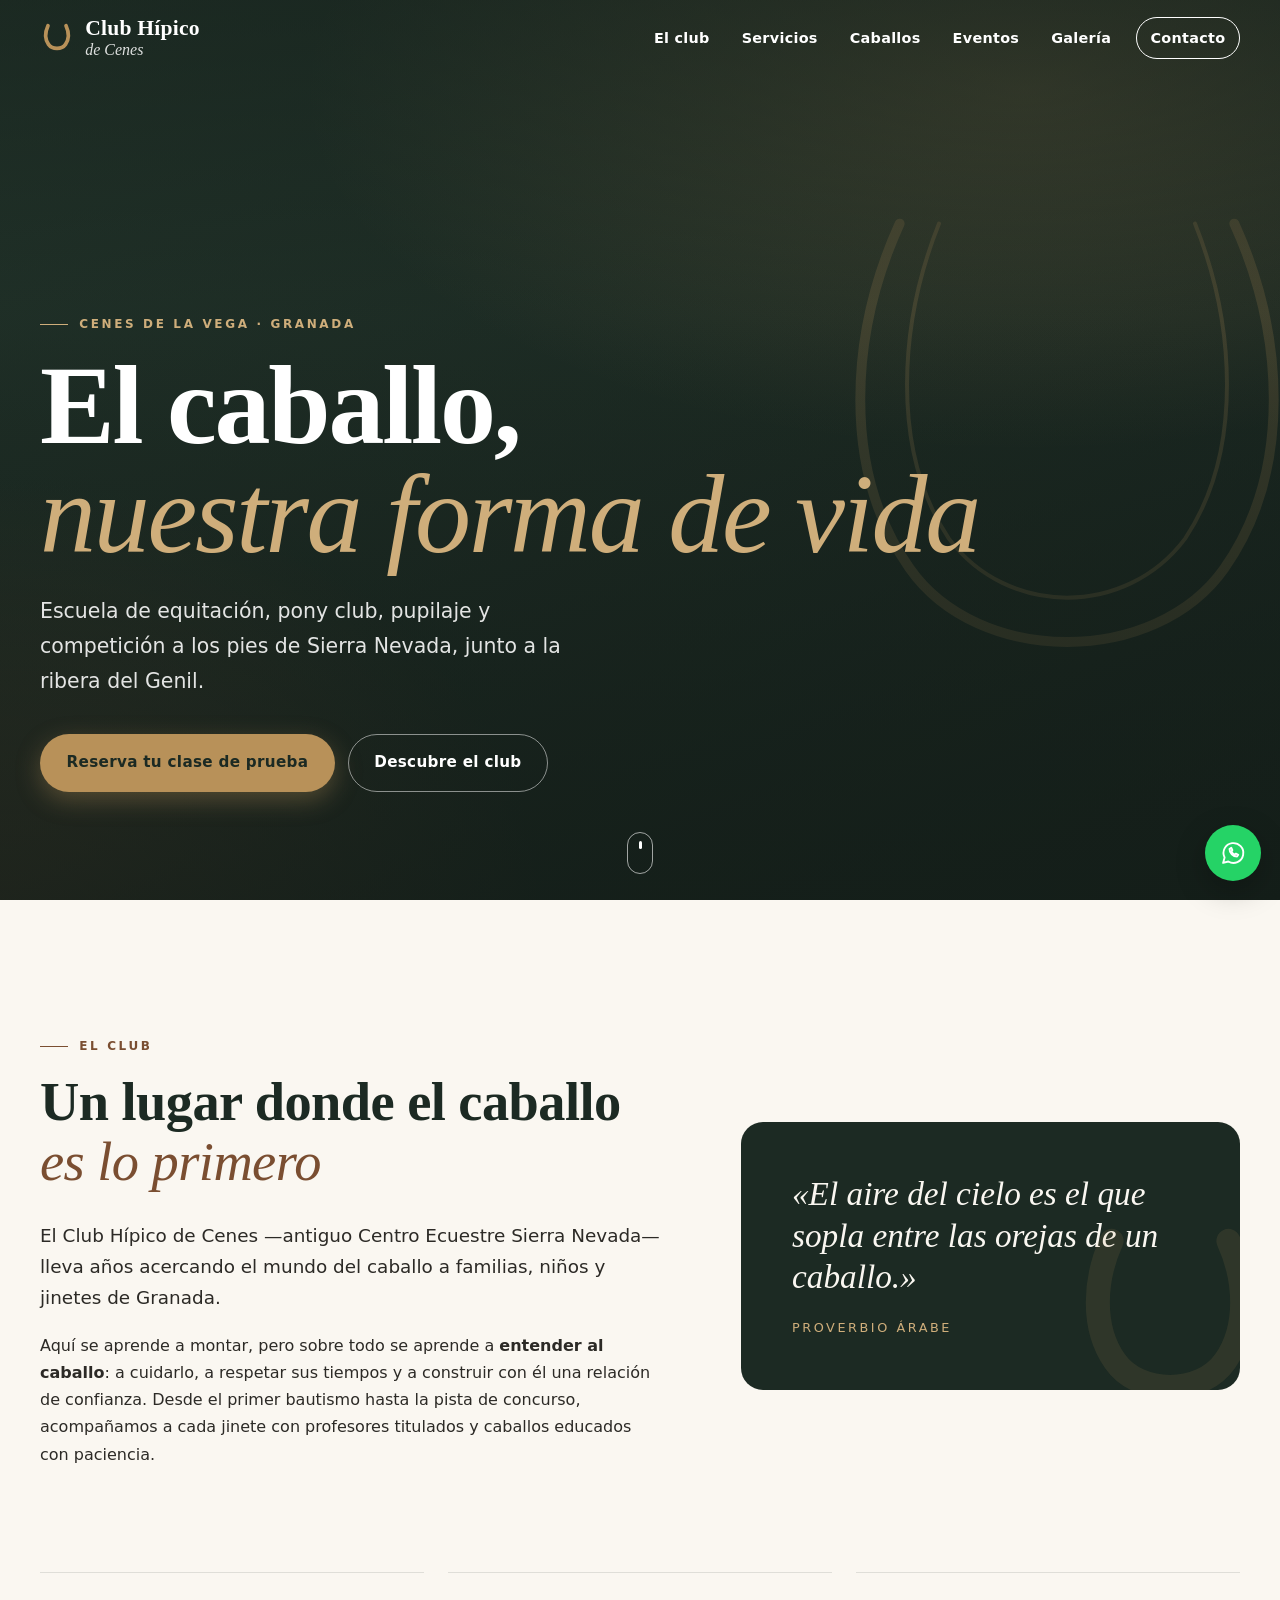
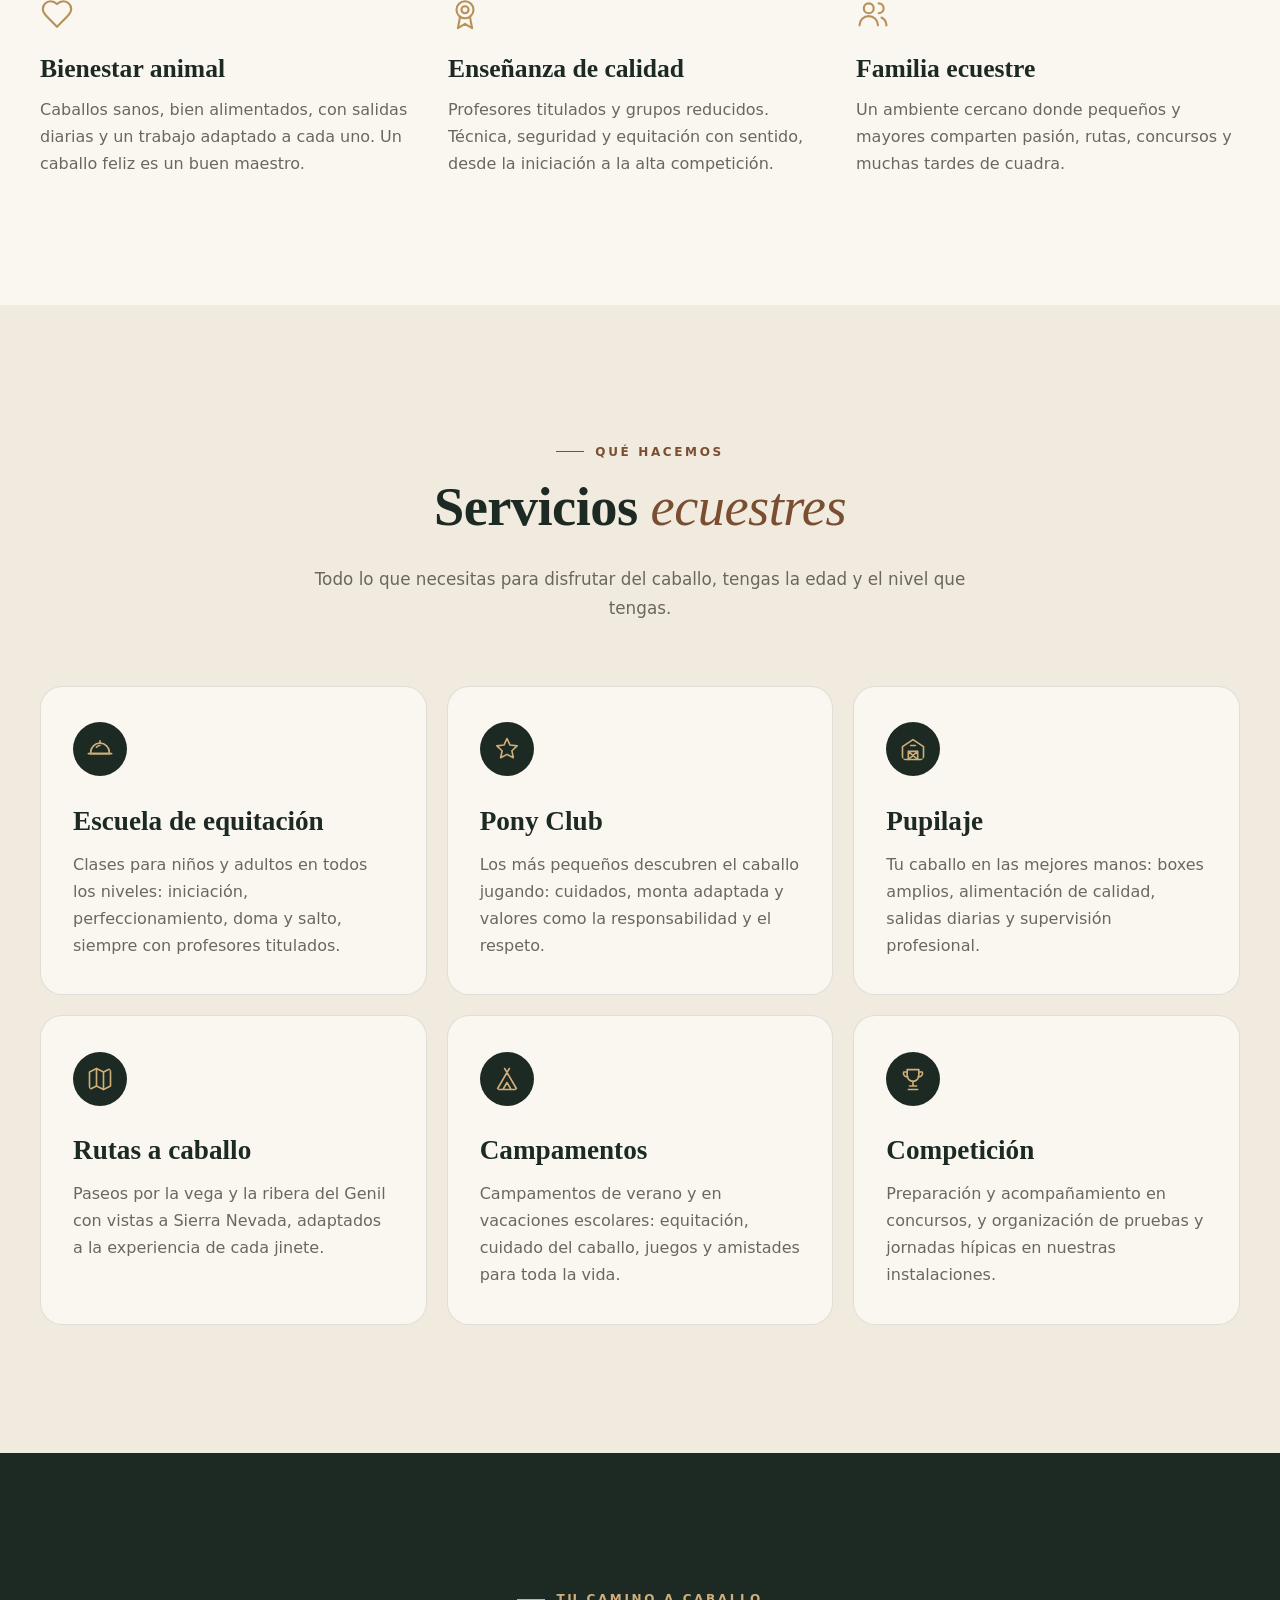
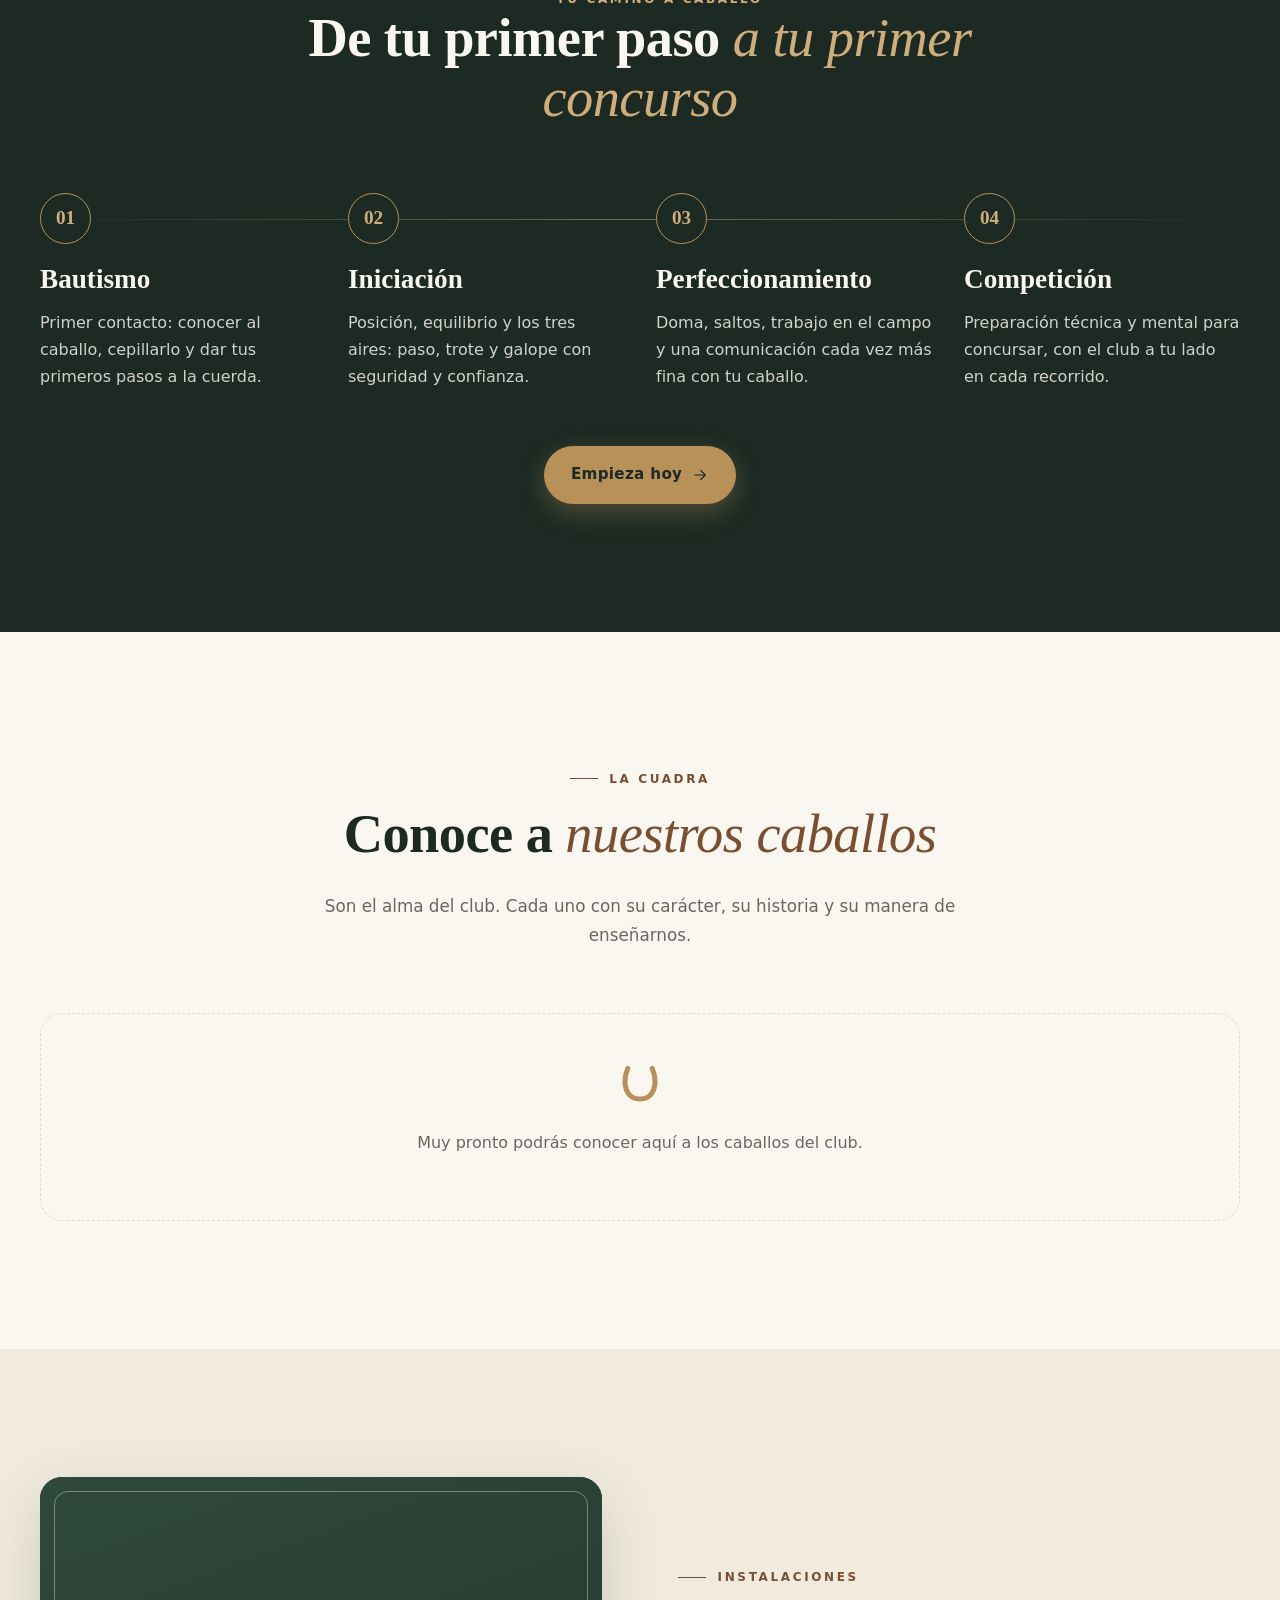
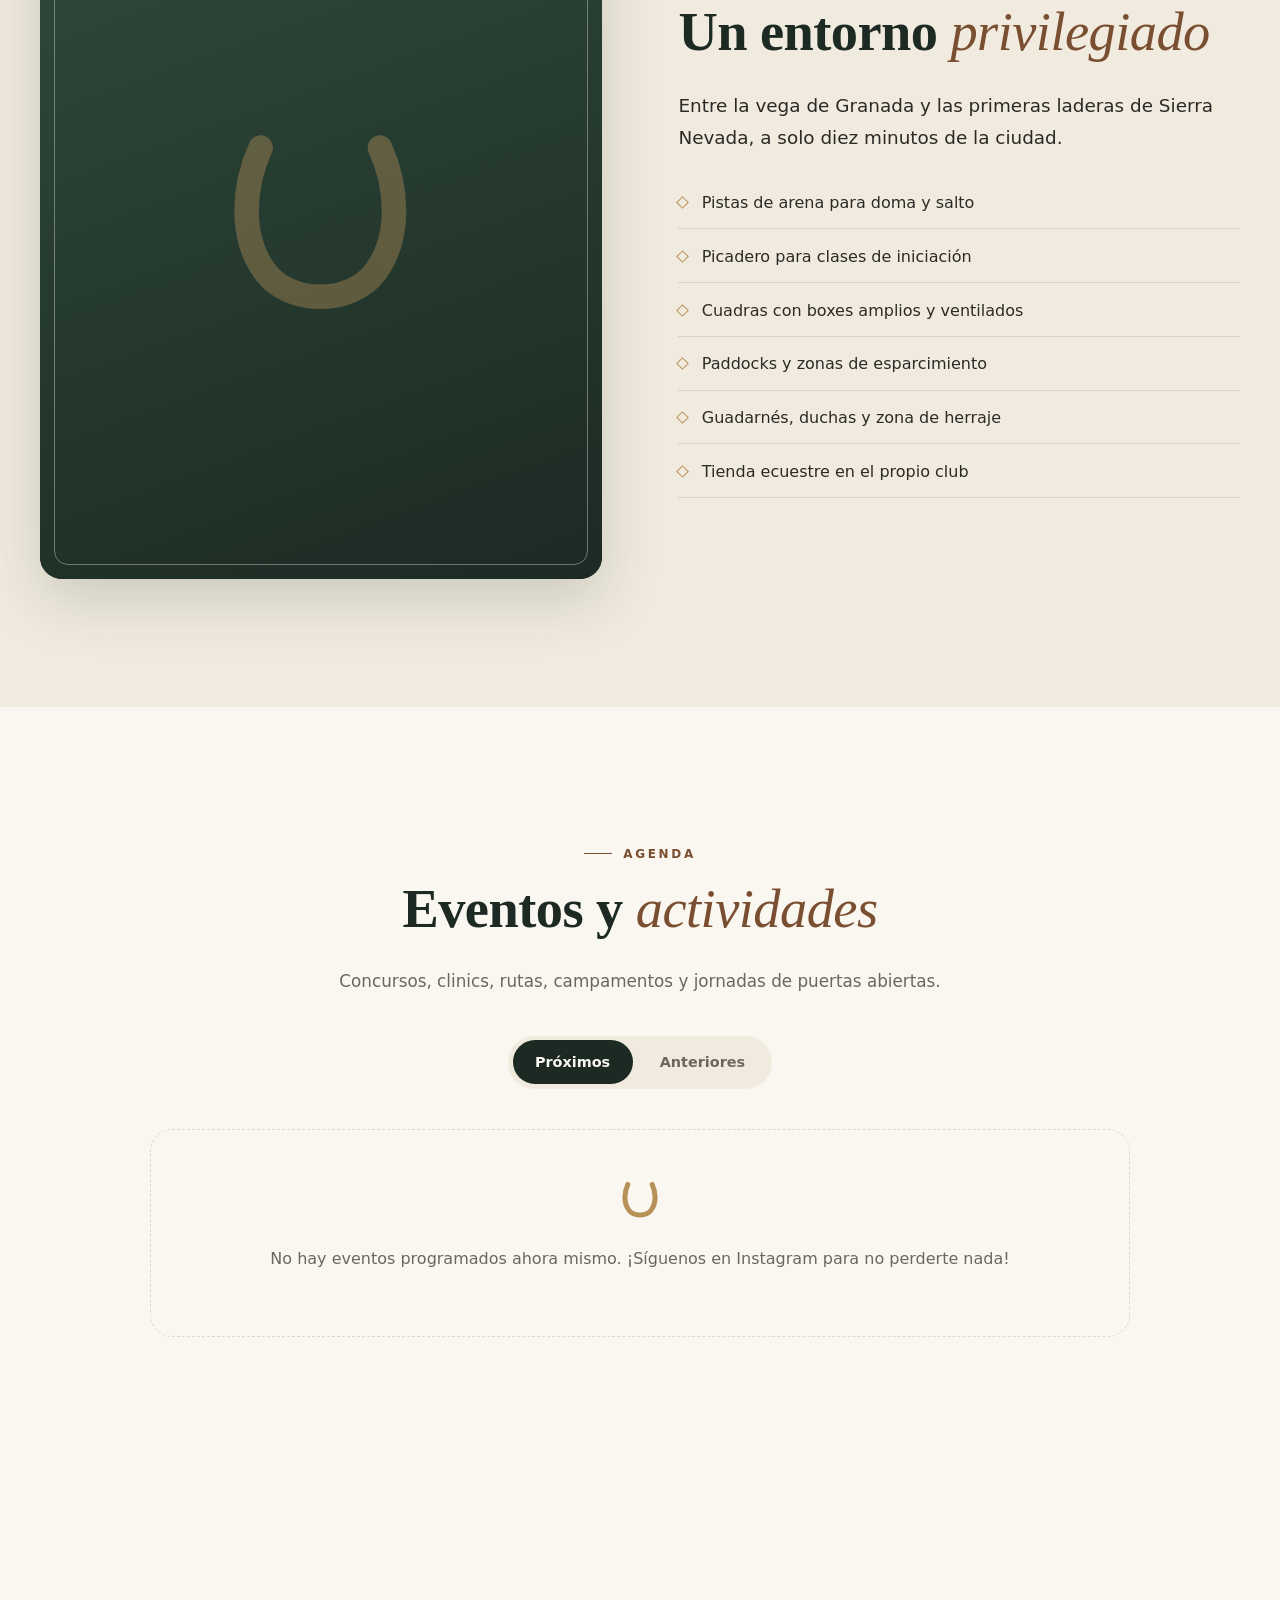
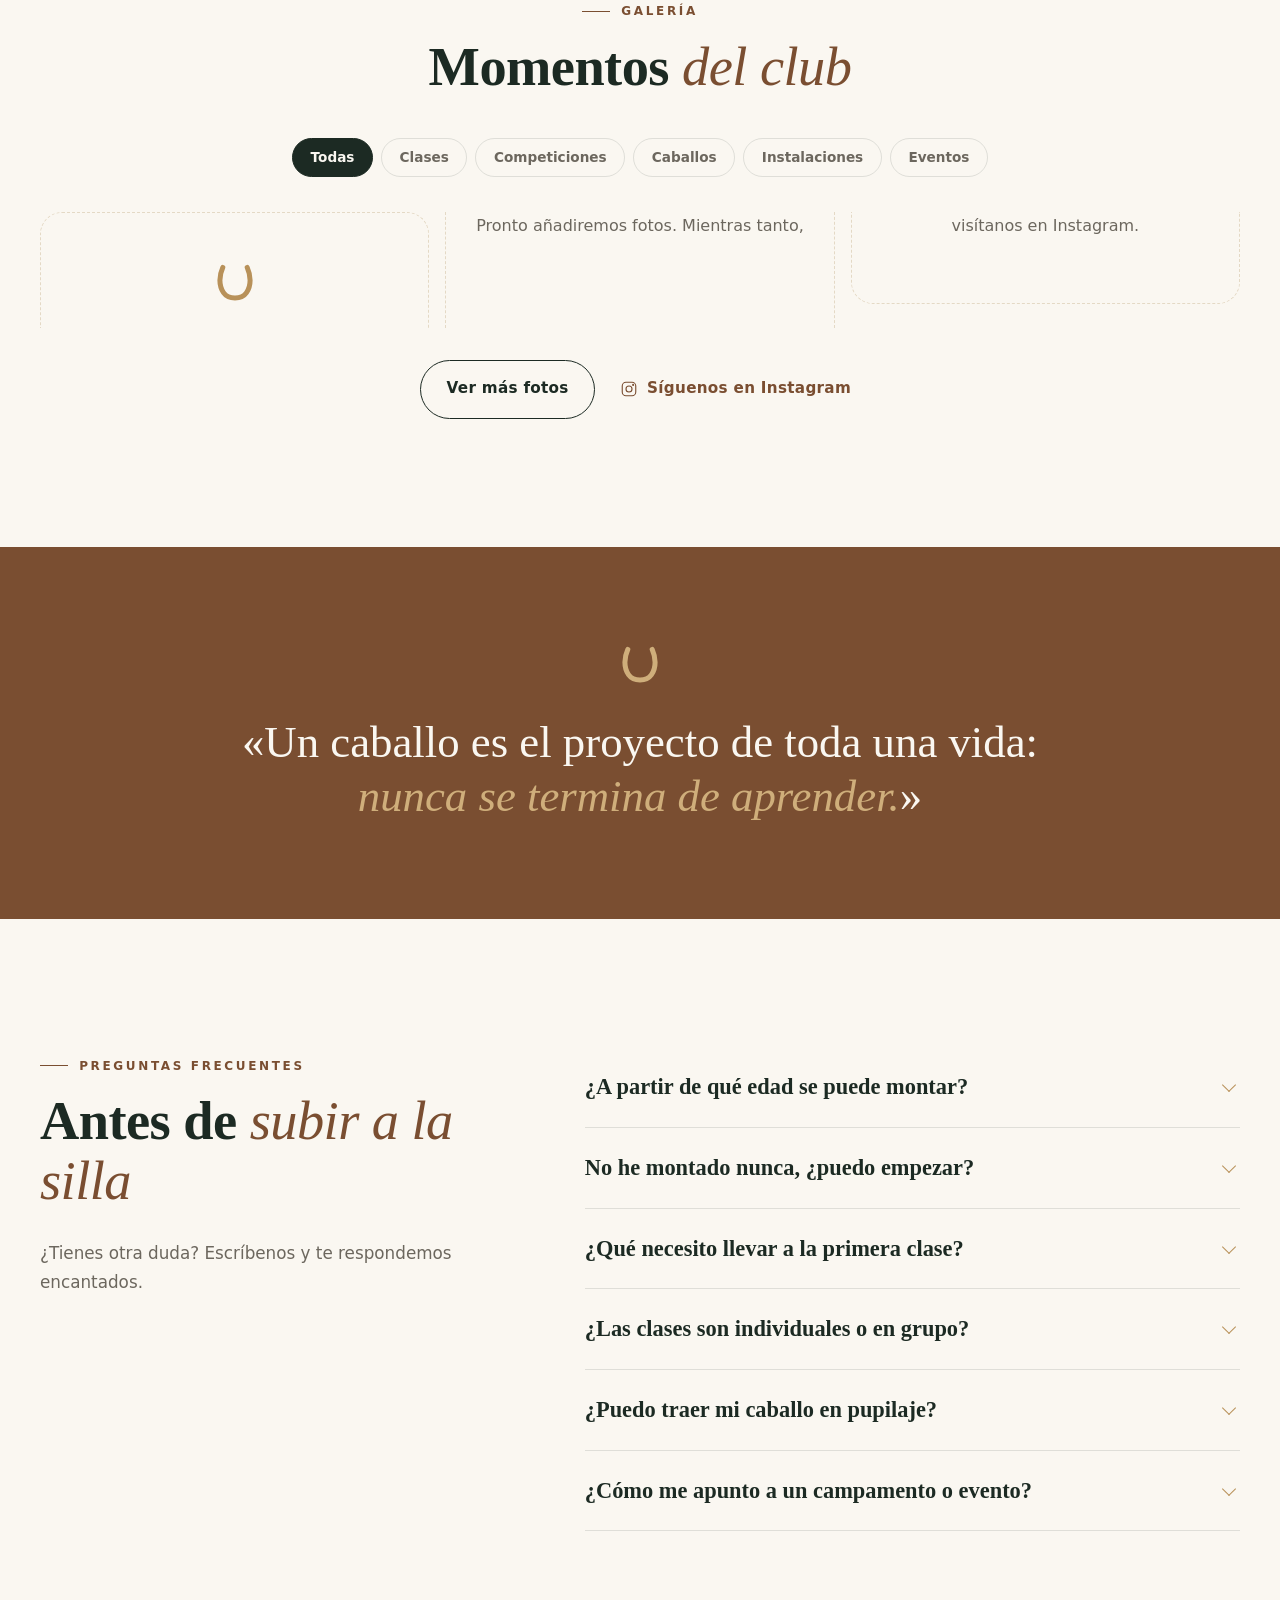
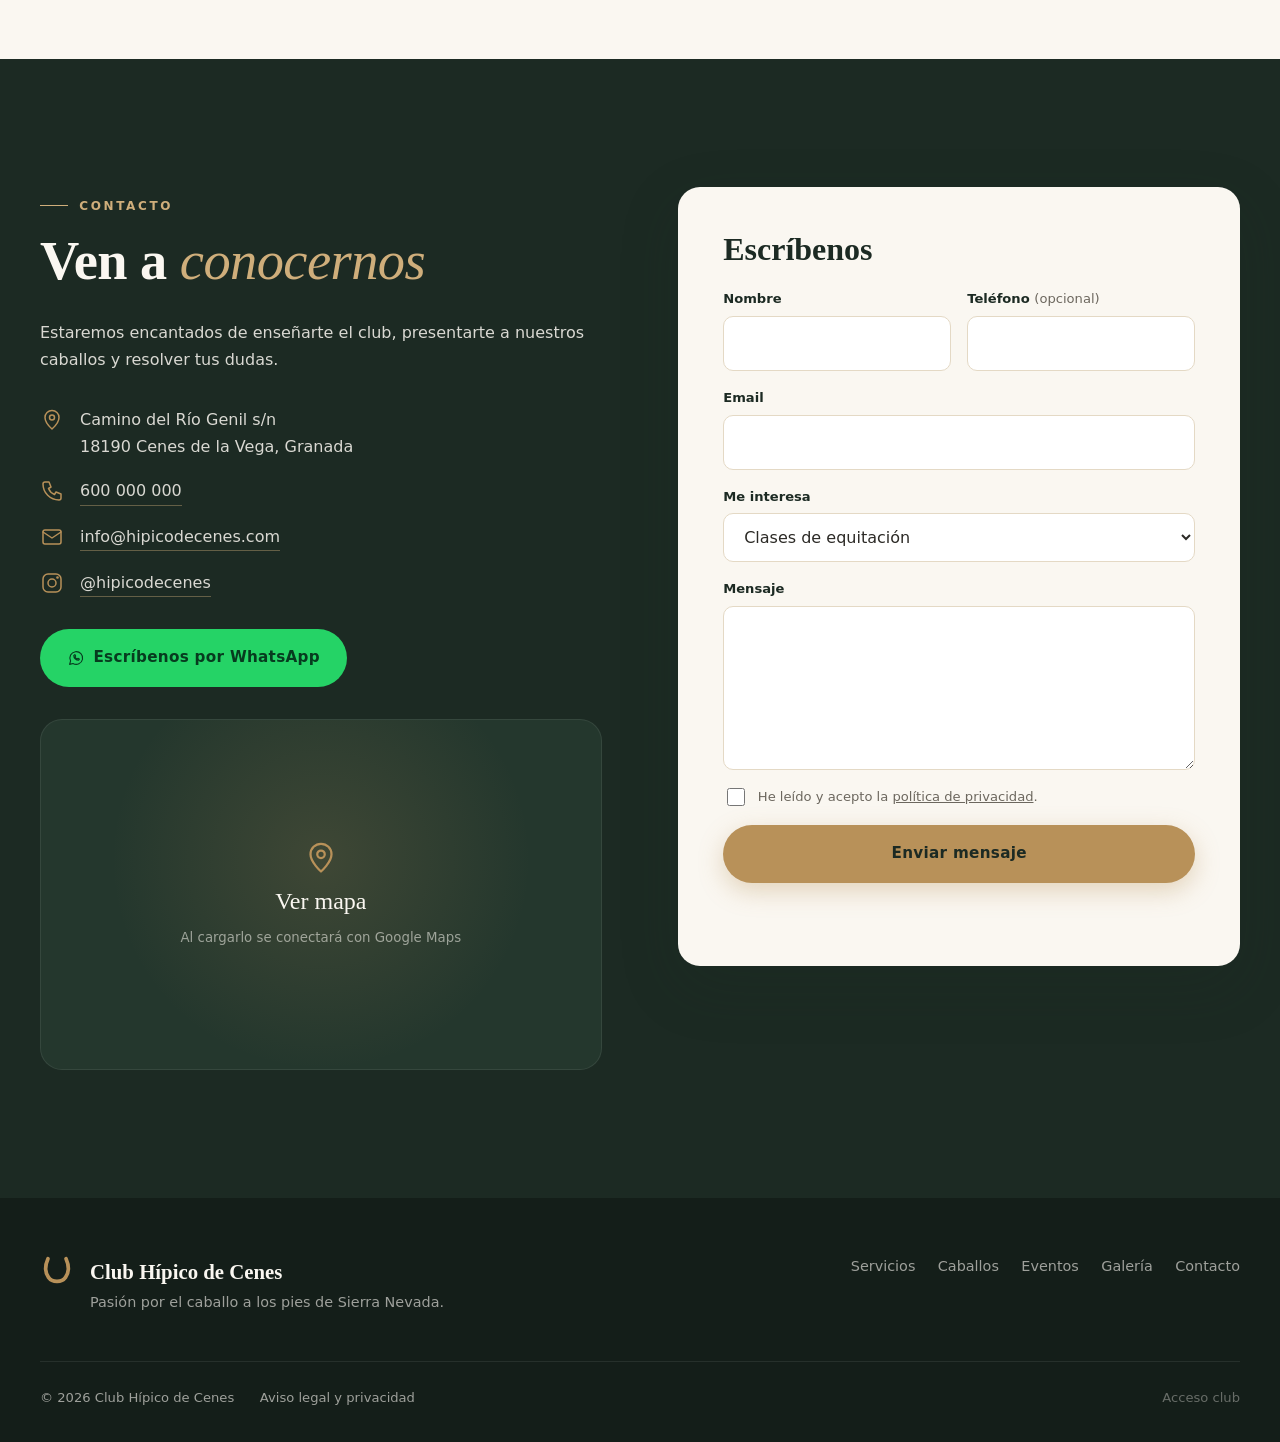
==== public/index.html @ 9f0b32d1 "Web del Club Hípico de Cenes Web estática con panel de administración (eventos, caballos, fotos y me" ====
<!doctype html>
<html lang="es">
<head>
  <meta charset="utf-8">
  <meta name="viewport" content="width=device-width, initial-scale=1">
  <meta http-equiv="Content-Security-Policy" content="default-src 'self'; script-src 'self'; style-src 'self' 'unsafe-inline' https://fonts.googleapis.com; font-src https://fonts.gstatic.com; img-src 'self' data: blob: https://*.supabase.co; connect-src 'self' https://*.supabase.co; frame-src https://www.google.com; base-uri 'self'; form-action 'self'">
  <title>Club Hípico de Cenes · Escuela de equitación en Granada, a los pies de Sierra Nevada</title>
  <meta name="description" content="Club Hípico de Cenes de la Vega (Granada): escuela de equitación para niños y adultos, pony club, pupilaje, rutas a caballo junto al río Genil, campamentos de verano y competición.">
  <link rel="canonical" href="https://hipicodecenes.com/">
  <meta name="theme-color" content="#1c2a23">

  <meta property="og:type" content="website">
  <meta property="og:locale" content="es_ES">
  <meta property="og:site_name" content="Club Hípico de Cenes">
  <meta property="og:title" content="Club Hípico de Cenes · Pasión por el caballo en Granada">
  <meta property="og:description" content="Escuela de equitación, pony club, pupilaje, rutas y competición en Cenes de la Vega, a los pies de Sierra Nevada.">
  <meta property="og:url" content="https://hipicodecenes.com/">
  <meta property="og:image" content="https://hipicodecenes.com/assets/img/og.jpg">
  <meta name="twitter:card" content="summary_large_image">

  <link rel="icon" href="favicon.svg" type="image/svg+xml">
  <link rel="apple-touch-icon" href="assets/img/apple-touch-icon.png">
  <link rel="manifest" href="site.webmanifest">

  <link rel="preconnect" href="https://fonts.googleapis.com">
  <link rel="preconnect" href="https://fonts.gstatic.com" crossorigin>
  <link rel="stylesheet" href="https://fonts.googleapis.com/css2?family=Cormorant+Garamond:ital,wght@0,500;0,600;0,700;1,500&family=Manrope:wght@400;500;600;700&display=swap">
  <link rel="stylesheet" href="assets/css/styles.css">
  <script type="module" src="assets/js/main.js"></script>

  <script type="application/ld+json">
  {
    "@context": "https://schema.org",
    "@type": "SportsActivityLocation",
    "name": "Club Hípico de Cenes",
    "alternateName": "Centro Ecuestre Sierra Nevada",
    "description": "Escuela de equitación, pony club, pupilaje, rutas a caballo, campamentos y competición en Cenes de la Vega, Granada.",
    "url": "https://hipicodecenes.com/",
    "image": "https://hipicodecenes.com/assets/img/og.jpg",
    "telephone": "+34600000000",
    "email": "info@hipicodecenes.com",
    "address": {
      "@type": "PostalAddress",
      "streetAddress": "Camino del Río Genil s/n",
      "postalCode": "18190",
      "addressLocality": "Cenes de la Vega",
      "addressRegion": "Granada",
      "addressCountry": "ES"
    },
    "geo": { "@type": "GeoCoordinates", "latitude": 37.1597, "longitude": -3.5378 },
    "sameAs": ["https://www.instagram.com/hipicodecenes"],
    "sport": "Equitación"
  }
  </script>
</head>
<body>
  <!-- Iconos -->
  <svg width="0" height="0" style="position:absolute" aria-hidden="true">
    <defs>
      <symbol id="i-shoe" viewBox="0 0 64 64"><path d="M15 9c-5 11-6 25 1 35 7 10 25 10 32 0 7-10 6-24 1-35" fill="none" stroke="currentColor" stroke-width="7" stroke-linecap="round"/><g fill="var(--shoe-hole, #fff)"><circle cx="17.5" cy="20" r="1.7"/><circle cx="16.5" cy="31" r="1.7"/><circle cx="20" cy="41" r="1.7"/><circle cx="46.5" cy="20" r="1.7"/><circle cx="47.5" cy="31" r="1.7"/><circle cx="44" cy="41" r="1.7"/></g></symbol>
      <symbol id="i-helmet" viewBox="0 0 24 24"><path d="M4 15a8 8 0 0 1 16 0v1H4z"/><path d="M2 16h20M12 7v-2M9 10.5c.8-1 1.8-1.5 3-1.5"/></symbol>
      <symbol id="i-star" viewBox="0 0 24 24"><path d="M12 3l2.6 5.6 6.1.7-4.5 4.2 1.2 6L12 16.6 6.6 19.5l1.2-6L3.3 9.3l6.1-.7z"/></symbol>
      <symbol id="i-barn" viewBox="0 0 24 24"><path d="M3 21V10l9-6 9 6v11z"/><path d="M8 21v-7h8v7M8 14l8 7M16 14l-8 7M10 9h4"/></symbol>
      <symbol id="i-map" viewBox="0 0 24 24"><path d="M3 6l6-3 6 3 6-3v15l-6 3-6-3-6 3z"/><path d="M9 3v15M15 6v15"/></symbol>
      <symbol id="i-tent" viewBox="0 0 24 24"><path d="M3.5 21 14 3M20.5 21 10 3M15.5 21 12 15l-3.5 6M2 21h20"/></symbol>
      <symbol id="i-trophy" viewBox="0 0 24 24"><path d="M7 4h10v5a5 5 0 0 1-10 0z"/><path d="M7 6H4a3 3 0 0 0 3.5 4M17 6h3a3 3 0 0 1-3.5 4M12 14v4M8 21h8M9 18h6"/></symbol>
      <symbol id="i-heart" viewBox="0 0 24 24"><path d="M19 14c1.5-1.5 3-3.2 3-5.5A5.5 5.5 0 0 0 16.5 3c-1.8 0-3 .5-4.5 2-1.5-1.5-2.7-2-4.5-2A5.5 5.5 0 0 0 2 8.5c0 2.3 1.5 4 3 5.5l7 7z"/></symbol>
      <symbol id="i-rosette" viewBox="0 0 24 24"><circle cx="12" cy="9" r="6"/><circle cx="12" cy="9" r="2.5"/><path d="M8.5 14 7 22l5-3 5 3-1.5-8"/></symbol>
      <symbol id="i-users" viewBox="0 0 24 24"><circle cx="9" cy="8" r="3.5"/><path d="M2.5 20a6.5 6.5 0 0 1 13 0M16 4.5a3.5 3.5 0 0 1 0 7M18 14.5a6.5 6.5 0 0 1 3.5 5.5"/></symbol>
      <symbol id="i-cal" viewBox="0 0 24 24"><rect x="3" y="5" width="18" height="16" rx="2"/><path d="M3 10h18M8 3v4M16 3v4"/></symbol>
      <symbol id="i-clock" viewBox="0 0 24 24"><circle cx="12" cy="12" r="9"/><path d="M12 7v5l3 2"/></symbol>
      <symbol id="i-pin" viewBox="0 0 24 24"><path d="M12 21s-7-6.2-7-11.5a7 7 0 0 1 14 0C19 14.8 12 21 12 21z"/><circle cx="12" cy="9.5" r="2.5"/></symbol>
      <symbol id="i-phone" viewBox="0 0 24 24"><path d="M5 3h4l2 5-2.5 1.5a11 11 0 0 0 6 6L16 13l5 2v4a2 2 0 0 1-2 2A16 16 0 0 1 3 5a2 2 0 0 1 2-2z"/></symbol>
      <symbol id="i-mail" viewBox="0 0 24 24"><rect x="3" y="5" width="18" height="14" rx="2"/><path d="m3 7 9 6 9-6"/></symbol>
      <symbol id="i-insta" viewBox="0 0 24 24"><rect x="3" y="3" width="18" height="18" rx="5"/><circle cx="12" cy="12" r="4"/><circle cx="17.5" cy="6.5" r=".6" fill="currentColor"/></symbol>
      <symbol id="i-whatsapp" viewBox="0 0 24 24"><path d="M3.5 20.5l1.3-4.6A8.5 8.5 0 1 1 8 19.3z"/><path d="M9 8.5c0 3.5 3 6.5 6.5 6.5l1-1.5-2-1-1 .8a5 5 0 0 1-2.8-2.8l.8-1-1-2z"/></symbol>
      <symbol id="i-euro" viewBox="0 0 24 24"><path d="M18 6.5A7 7 0 1 0 18 17.5M4 10h9M4 14h9"/></symbol>
      <symbol id="i-arrow" viewBox="0 0 24 24"><path d="M5 12h14M13 6l6 6-6 6"/></symbol>
      <symbol id="i-left" viewBox="0 0 24 24"><path d="M15 5l-7 7 7 7"/></symbol>
      <symbol id="i-right" viewBox="0 0 24 24"><path d="M9 5l7 7-7 7"/></symbol>
      <symbol id="i-close" viewBox="0 0 24 24"><path d="M6 6l12 12M18 6 6 18"/></symbol>
    </defs>
  </svg>

  <a class="skip" href="#main">Saltar al contenido</a>

  <header class="nav" id="nav">
    <div class="nav__inner container">
      <a class="brand" href="#inicio" aria-label="Club Hípico de Cenes, inicio">
        <svg class="brand__mark"><use href="#i-shoe"/></svg>
        <span class="brand__text"><strong>Club Hípico</strong><em>de Cenes</em></span>
      </a>
      <nav class="nav__links" id="nav-links" aria-label="Principal">
        <a href="#club">El club</a>
        <a href="#servicios">Servicios</a>
        <a href="#caballos">Caballos</a>
        <a href="#eventos">Eventos</a>
        <a href="#galeria">Galería</a>
        <a href="#contacto" class="nav__cta">Contacto</a>
      </nav>
      <button class="nav__toggle" id="nav-toggle" aria-label="Abrir menú" aria-expanded="false" aria-controls="nav-links"><span></span><span></span></button>
    </div>
  </header>

  <main id="main">
    <!-- ============ HERO ============ -->
    <section class="hero" id="inicio">
      <div class="hero__media" id="hero-media" aria-hidden="true"></div>
      <div class="hero__veil" aria-hidden="true"></div>
      <div class="hero__content container">
        <p class="eyebrow eyebrow--light">Cenes de la Vega · Granada</p>
        <h1 class="hero__title">El caballo,<br><em>nuestra forma de vida</em></h1>
        <p class="hero__lead">Escuela de equitación, pony club, pupilaje y competición a los pies de Sierra Nevada, junto a la ribera del Genil.</p>
        <div class="hero__actions">
          <a class="btn btn--gold" href="#contacto">Reserva tu clase de prueba</a>
          <a class="btn btn--ghost" href="#club">Descubre el club</a>
        </div>
      </div>
      <a class="hero__scroll" href="#club" aria-label="Bajar"><span></span></a>
    </section>

    <!-- ============ EL CLUB ============ -->
    <section class="section club" id="club">
      <div class="container club__grid">
        <div class="club__text reveal">
          <p class="eyebrow">El club</p>
          <h2 class="title">Un lugar donde el caballo <em>es lo primero</em></h2>
          <p class="lead">El Club Hípico de Cenes —antiguo Centro Ecuestre Sierra Nevada— lleva años acercando el mundo del caballo a familias, niños y jinetes de Granada.</p>
          <p>Aquí se aprende a montar, pero sobre todo se aprende a <strong>entender al caballo</strong>: a cuidarlo, a respetar sus tiempos y a construir con él una relación de confianza. Desde el primer bautismo hasta la pista de concurso, acompañamos a cada jinete con profesores titulados y caballos educados con paciencia.</p>
        </div>
        <figure class="club__quote reveal">
          <svg class="club__mark" aria-hidden="true"><use href="#i-shoe"/></svg>
          <blockquote>«El aire del cielo es el que sopla entre las orejas de un caballo.»</blockquote>
          <figcaption>Proverbio árabe</figcaption>
        </figure>
      </div>
      <div class="container pillars">
        <article class="pillar reveal">
          <svg class="icon"><use href="#i-heart"/></svg>
          <h3>Bienestar animal</h3>
          <p>Caballos sanos, bien alimentados, con salidas diarias y un trabajo adaptado a cada uno. Un caballo feliz es un buen maestro.</p>
        </article>
        <article class="pillar reveal">
          <svg class="icon"><use href="#i-rosette"/></svg>
          <h3>Enseñanza de calidad</h3>
          <p>Profesores titulados y grupos reducidos. Técnica, seguridad y equitación con sentido, desde la iniciación a la alta competición.</p>
        </article>
        <article class="pillar reveal">
          <svg class="icon"><use href="#i-users"/></svg>
          <h3>Familia ecuestre</h3>
          <p>Un ambiente cercano donde pequeños y mayores comparten pasión, rutas, concursos y muchas tardes de cuadra.</p>
        </article>
      </div>
    </section>

    <!-- ============ SERVICIOS ============ -->
    <section class="section services" id="servicios">
      <div class="container">
        <header class="section__head reveal">
          <p class="eyebrow">Qué hacemos</p>
          <h2 class="title">Servicios <em>ecuestres</em></h2>
          <p class="section__sub">Todo lo que necesitas para disfrutar del caballo, tengas la edad y el nivel que tengas.</p>
        </header>
        <div class="services__grid">
          <article class="service reveal">
            <svg class="icon"><use href="#i-helmet"/></svg>
            <h3>Escuela de equitación</h3>
            <p>Clases para niños y adultos en todos los niveles: iniciación, perfeccionamiento, doma y salto, siempre con profesores titulados.</p>
          </article>
          <article class="service reveal">
            <svg class="icon"><use href="#i-star"/></svg>
            <h3>Pony Club</h3>
            <p>Los más pequeños descubren el caballo jugando: cuidados, monta adaptada y valores como la responsabilidad y el respeto.</p>
          </article>
          <article class="service reveal">
            <svg class="icon"><use href="#i-barn"/></svg>
            <h3>Pupilaje</h3>
            <p>Tu caballo en las mejores manos: boxes amplios, alimentación de calidad, salidas diarias y supervisión profesional.</p>
          </article>
          <article class="service reveal">
            <svg class="icon"><use href="#i-map"/></svg>
            <h3>Rutas a caballo</h3>
            <p>Paseos por la vega y la ribera del Genil con vistas a Sierra Nevada, adaptados a la experiencia de cada jinete.</p>
          </article>
          <article class="service reveal">
            <svg class="icon"><use href="#i-tent"/></svg>
            <h3>Campamentos</h3>
            <p>Campamentos de verano y en vacaciones escolares: equitación, cuidado del caballo, juegos y amistades para toda la vida.</p>
          </article>
          <article class="service reveal">
            <svg class="icon"><use href="#i-trophy"/></svg>
            <h3>Competición</h3>
            <p>Preparación y acompañamiento en concursos, y organización de pruebas y jornadas hípicas en nuestras instalaciones.</p>
          </article>
        </div>
      </div>
    </section>

    <!-- ============ CAMINO ============ -->
    <section class="section path">
      <div class="container">
        <header class="section__head reveal">
          <p class="eyebrow eyebrow--light">Tu camino a caballo</p>
          <h2 class="title title--light">De tu primer paso <em>a tu primer concurso</em></h2>
        </header>
        <ol class="path__steps">
          <li class="reveal"><span class="path__num">01</span><h3>Bautismo</h3><p>Primer contacto: conocer al caballo, cepillarlo y dar tus primeros pasos a la cuerda.</p></li>
          <li class="reveal"><span class="path__num">02</span><h3>Iniciación</h3><p>Posición, equilibrio y los tres aires: paso, trote y galope con seguridad y confianza.</p></li>
          <li class="reveal"><span class="path__num">03</span><h3>Perfeccionamiento</h3><p>Doma, saltos, trabajo en el campo y una comunicación cada vez más fina con tu caballo.</p></li>
          <li class="reveal"><span class="path__num">04</span><h3>Competición</h3><p>Preparación técnica y mental para concursar, con el club a tu lado en cada recorrido.</p></li>
        </ol>
        <div class="path__cta reveal"><a class="btn btn--gold" href="#contacto">Empieza hoy <svg class="icon icon--sm"><use href="#i-arrow"/></svg></a></div>
      </div>
    </section>

    <!-- ============ CABALLOS ============ -->
    <section class="section horses" id="caballos">
      <div class="container">
        <header class="section__head reveal">
          <p class="eyebrow">La cuadra</p>
          <h2 class="title">Conoce a <em>nuestros caballos</em></h2>
          <p class="section__sub">Son el alma del club. Cada uno con su carácter, su historia y su manera de enseñarnos.</p>
        </header>
        <div class="horses__grid" id="horses-grid" aria-live="polite">
          <div class="skeleton skeleton--horse"></div><div class="skeleton skeleton--horse"></div><div class="skeleton skeleton--horse"></div>
        </div>
      </div>
    </section>

    <!-- ============ INSTALACIONES ============ -->
    <section class="section facilities" id="instalaciones">
      <div class="container facilities__grid">
        <div class="facilities__media reveal" id="facilities-media">
          <div class="facilities__placeholder"><svg><use href="#i-shoe"/></svg></div>
        </div>
        <div class="facilities__text reveal">
          <p class="eyebrow">Instalaciones</p>
          <h2 class="title">Un entorno <em>privilegiado</em></h2>
          <p class="lead">Entre la vega de Granada y las primeras laderas de Sierra Nevada, a solo diez minutos de la ciudad.</p>
          <ul class="checklist">
            <li>Pistas de arena para doma y salto</li>
            <li>Picadero para clases de iniciación</li>
            <li>Cuadras con boxes amplios y ventilados</li>
            <li>Paddocks y zonas de esparcimiento</li>
            <li>Guadarnés, duchas y zona de herraje</li>
            <li>Tienda ecuestre en el propio club</li>
          </ul>
        </div>
      </div>
    </section>

    <!-- ============ EVENTOS ============ -->
    <section class="section events" id="eventos">
      <div class="container">
        <header class="section__head reveal">
          <p class="eyebrow">Agenda</p>
          <h2 class="title">Eventos y <em>actividades</em></h2>
          <p class="section__sub">Concursos, clinics, rutas, campamentos y jornadas de puertas abiertas.</p>
        </header>
        <div class="tabs" role="tablist" aria-label="Eventos">
          <button role="tab" class="tab is-active" aria-selected="true" data-when="proximos">Próximos</button>
          <button role="tab" class="tab" aria-selected="false" data-when="anteriores">Anteriores</button>
        </div>
        <div class="events__list" id="events-list" aria-live="polite">
          <div class="skeleton skeleton--event"></div><div class="skeleton skeleton--event"></div>
        </div>
      </div>
    </section>

    <!-- ============ GALERÍA ============ -->
    <section class="section gallery" id="galeria">
      <div class="container">
        <header class="section__head reveal">
          <p class="eyebrow">Galería</p>
          <h2 class="title">Momentos <em>del club</em></h2>
        </header>
        <div class="chips" id="gallery-filters" role="group" aria-label="Filtrar fotos">
          <button class="chip is-active" data-cat="">Todas</button>
          <button class="chip" data-cat="clases">Clases</button>
          <button class="chip" data-cat="competiciones">Competiciones</button>
          <button class="chip" data-cat="caballos">Caballos</button>
          <button class="chip" data-cat="instalaciones">Instalaciones</button>
          <button class="chip" data-cat="eventos">Eventos</button>
        </div>
        <div class="gallery__grid" id="gallery-grid" aria-live="polite"></div>
        <div class="gallery__more">
          <button class="btn btn--outline" id="gallery-more" hidden>Ver más fotos</button>
          <a class="btn btn--link" href="https://www.instagram.com/hipicodecenes" target="_blank" rel="noopener"><svg class="icon icon--sm"><use href="#i-insta"/></svg> Síguenos en Instagram</a>
        </div>
      </div>
    </section>

    <!-- ============ CITA ============ -->
    <section class="band">
      <div class="container band__inner reveal">
        <svg class="band__mark" aria-hidden="true"><use href="#i-shoe"/></svg>
        <p>«Un caballo es el proyecto de toda una vida: <em>nunca se termina de aprender.</em>»</p>
      </div>
    </section>

    <!-- ============ FAQ ============ -->
    <section class="section faq" id="faq">
      <div class="container faq__grid">
        <header class="section__head section__head--left reveal">
          <p class="eyebrow">Preguntas frecuentes</p>
          <h2 class="title">Antes de <em>subir a la silla</em></h2>
          <p class="section__sub">¿Tienes otra duda? Escríbenos y te respondemos encantados.</p>
        </header>
        <div class="faq__list reveal">
          <details>
            <summary>¿A partir de qué edad se puede montar?</summary>
            <p>En nuestro Pony Club los niños empiezan a tener contacto con los ponis desde pequeños, siempre con actividades adaptadas a su edad. Para adultos no hay edad límite: nunca es tarde para empezar.</p>
          </details>
          <details>
            <summary>No he montado nunca, ¿puedo empezar?</summary>
            <p>Por supuesto. Te recomendamos una clase de prueba: conocerás al caballo, el material y la dinámica de las clases con total seguridad.</p>
          </details>
          <details>
            <summary>¿Qué necesito llevar a la primera clase?</summary>
            <p>Pantalón largo cómodo y calzado cerrado con algo de tacón. El casco te lo prestamos en el club. Con el tiempo podrás hacerte con tu propio equipo en nuestra tienda.</p>
          </details>
          <details>
            <summary>¿Las clases son individuales o en grupo?</summary>
            <p>Trabajamos en grupos reducidos por nivel y también ofrecemos clases particulares. Pregúntanos por horarios y disponibilidad.</p>
          </details>
          <details>
            <summary>¿Puedo traer mi caballo en pupilaje?</summary>
            <p>Sí. Contacta con nosotros para conocer la disponibilidad de boxes, las condiciones del pupilaje y los servicios de entrenamiento.</p>
          </details>
          <details>
            <summary>¿Cómo me apunto a un campamento o evento?</summary>
            <p>Consulta la agenda de esta web y escríbenos por WhatsApp, teléfono o el formulario de contacto para reservar tu plaza.</p>
          </details>
        </div>
      </div>
    </section>

    <!-- ============ CONTACTO ============ -->
    <section class="section contact" id="contacto">
      <div class="container contact__grid">
        <div class="contact__info reveal">
          <p class="eyebrow eyebrow--light">Contacto</p>
          <h2 class="title title--light">Ven a <em>conocernos</em></h2>
          <p>Estaremos encantados de enseñarte el club, presentarte a nuestros caballos y resolver tus dudas.</p>
          <ul class="contact__items">
            <li><svg class="icon"><use href="#i-pin"/></svg><span>Camino del Río Genil s/n<br>18190 Cenes de la Vega, Granada</span></li>
            <!-- TODO: sustituir por el teléfono real -->
            <li><svg class="icon"><use href="#i-phone"/></svg><a href="tel:+34600000000">600 000 000</a></li>
            <li><svg class="icon"><use href="#i-mail"/></svg><a href="mailto:info@hipicodecenes.com">info@hipicodecenes.com</a></li>
            <li><svg class="icon"><use href="#i-insta"/></svg><a href="https://www.instagram.com/hipicodecenes" target="_blank" rel="noopener">@hipicodecenes</a></li>
          </ul>
          <a class="btn btn--whatsapp" href="https://wa.me/34600000000?text=Hola%2C%20quer%C3%ADa%20informaci%C3%B3n%20sobre%20el%20club" target="_blank" rel="noopener"><svg class="icon icon--sm"><use href="#i-whatsapp"/></svg> Escríbenos por WhatsApp</a>
          <div class="map" id="map">
            <button class="map__facade" id="map-load" type="button">
              <svg class="icon"><use href="#i-pin"/></svg>
              <span>Ver mapa</span>
              <small>Al cargarlo se conectará con Google Maps</small>
            </button>
          </div>
        </div>
        <form class="form reveal" id="contact-form" novalidate>
          <h3>Escríbenos</h3>
          <div class="form__row">
            <label>Nombre<input name="nombre" required minlength="2" maxlength="100" autocomplete="name"></label>
            <label><span>Teléfono <span class="opt">(opcional)</span></span><input name="telefono" type="tel" maxlength="30" autocomplete="tel"></label>
          </div>
          <label>Email<input name="email" type="email" required maxlength="160" autocomplete="email"></label>
          <label>Me interesa
            <select name="asunto">
              <option>Clases de equitación</option>
              <option>Pony Club</option>
              <option>Pupilaje</option>
              <option>Rutas a caballo</option>
              <option>Campamentos</option>
              <option>Competición</option>
              <option>Otro</option>
            </select>
          </label>
          <label>Mensaje<textarea name="mensaje" rows="5" required minlength="10" maxlength="3000"></textarea></label>
          <label class="hp" aria-hidden="true">Web<input name="web" tabindex="-1" autocomplete="off"></label>
          <label class="check"><input type="checkbox" name="privacidad" required> <span>He leído y acepto la <a href="aviso-legal.html#privacidad">política de privacidad</a>.</span></label>
          <button class="btn btn--gold btn--block" type="submit">Enviar mensaje</button>
          <p class="form__status" id="form-status" role="status"></p>
        </form>
      </div>
    </section>
  </main>

  <footer class="footer">
    <div class="container footer__inner">
      <div class="footer__brand">
        <svg class="brand__mark"><use href="#i-shoe"/></svg>
        <p><strong>Club Hípico de Cenes</strong><br>Pasión por el caballo a los pies de Sierra Nevada.</p>
      </div>
      <nav class="footer__nav" aria-label="Pie de página">
        <a href="#servicios">Servicios</a>
        <a href="#caballos">Caballos</a>
        <a href="#eventos">Eventos</a>
        <a href="#galeria">Galería</a>
        <a href="#contacto">Contacto</a>
      </nav>
      <div class="footer__legal">
        <span>© <span id="year">2026</span> Club Hípico de Cenes</span>
        <a href="aviso-legal.html">Aviso legal y privacidad</a>
        <a href="admin/" rel="nofollow">Acceso club</a>
      </div>
    </div>
  </footer>

  <a class="wa-float" href="https://wa.me/34600000000" target="_blank" rel="noopener" aria-label="WhatsApp"><svg><use href="#i-whatsapp"/></svg></a>

  <!-- Diálogos -->
  <dialog class="modal" id="modal">
    <button class="modal__close" data-close aria-label="Cerrar"><svg class="icon"><use href="#i-close"/></svg></button>
    <div class="modal__body" id="modal-body"></div>
  </dialog>

  <dialog class="lightbox" id="lightbox" aria-label="Galería de fotos">
    <button class="lightbox__close" data-close aria-label="Cerrar"><svg class="icon"><use href="#i-close"/></svg></button>
    <button class="lightbox__nav lightbox__nav--prev" id="lb-prev" aria-label="Anterior"><svg class="icon"><use href="#i-left"/></svg></button>
    <figure><img id="lb-img" alt=""><figcaption id="lb-cap"></figcaption></figure>
    <button class="lightbox__nav lightbox__nav--next" id="lb-next" aria-label="Siguiente"><svg class="icon"><use href="#i-right"/></svg></button>
  </dialog>
</body>
</html>
---- public/assets/css/styles.css ----
/* =====================================================================
   Club Hípico de Cenes · Estilos
   ===================================================================== */
:root {
  --ink: #1c2a23;          /* verde caza profundo */
  --ink-2: #24372d;
  --forest: #2f4a3c;
  --paper: #faf7f1;        /* marfil */
  --cream: #f1ebdf;
  --sand: #e4d9c5;
  --leather: #7a4e31;      /* cuero */
  --gold: #b89159;         /* latón */
  --gold-2: #cfae7b;
  --text: #2c2a26;
  --muted: #6c675e;
  --line: rgba(28, 42, 35, .12);
  --white: #fff;

  --serif: "Cormorant Garamond", Georgia, "Times New Roman", serif;
  --sans: "Manrope", system-ui, -apple-system, "Segoe UI", Roboto, sans-serif;

  --radius: 14px;
  --radius-lg: 22px;
  --shadow: 0 1px 2px rgba(28,42,35,.06), 0 8px 30px rgba(28,42,35,.08);
  --shadow-lg: 0 20px 60px rgba(28,42,35,.18);
  --ease: cubic-bezier(.2,.7,.2,1);
  --nav-h: 76px;
}

*, *::before, *::after { box-sizing: border-box; }
html { scroll-behavior: smooth; scroll-padding-top: var(--nav-h); -webkit-text-size-adjust: 100%; }
body {
  margin: 0;
  font: 400 1rem/1.7 var(--sans);
  color: var(--text);
  background: var(--paper);
  -webkit-font-smoothing: antialiased;
  text-rendering: optimizeLegibility;
}
img { max-width: 100%; display: block; }
a { color: inherit; }
button { font: inherit; color: inherit; cursor: pointer; }
h1, h2, h3 { font-family: var(--serif); font-weight: 600; line-height: 1.1; margin: 0 0 .5em; color: var(--ink); }
p { margin: 0 0 1em; }
:focus-visible { outline: 2px solid var(--gold); outline-offset: 3px; border-radius: 4px; }

.container { width: min(1200px, 100% - 2.5rem); margin-inline: auto; }
.icon { width: 24px; height: 24px; fill: none; stroke: currentColor; stroke-width: 1.5; stroke-linecap: round; stroke-linejoin: round; flex: none; }
.icon--sm { width: 18px; height: 18px; }

.skip { position: absolute; left: -999px; top: 0; z-index: 100; background: var(--ink); color: #fff; padding: .7rem 1rem; }
.skip:focus { left: 1rem; top: 1rem; }

/* ---------- tipografía de sección ---------- */
.eyebrow {
  display: inline-flex; align-items: center; gap: .7rem;
  font-size: .75rem; font-weight: 700; letter-spacing: .22em; text-transform: uppercase;
  color: var(--leather); margin-bottom: 1rem;
}
.eyebrow::before { content: ""; width: 28px; height: 1px; background: currentColor; }
.eyebrow--light { color: var(--gold-2); }
.title { font-size: clamp(2.1rem, 4.6vw, 3.4rem); letter-spacing: -.01em; }
.title em, .hero__title em { font-style: italic; font-weight: 500; color: var(--leather); }
.title--light { color: var(--paper); }
.title--light em { color: var(--gold-2); }
.lead { font-size: 1.15rem; color: var(--text); }
.section { padding: clamp(4.5rem, 10vw, 8rem) 0; }
.section__head { text-align: center; max-width: 680px; margin: 0 auto clamp(2.5rem, 5vw, 4rem); }
.section__head--left { text-align: left; margin-inline: 0; }
.section__sub { color: var(--muted); font-size: 1.05rem; }

/* ---------- botones ---------- */
.btn {
  display: inline-flex; align-items: center; justify-content: center; gap: .55rem;
  padding: .95rem 1.6rem; border-radius: 999px; border: 1px solid transparent;
  font-weight: 600; font-size: .95rem; letter-spacing: .02em; text-decoration: none;
  transition: transform .25s var(--ease), background .25s, color .25s, border-color .25s, box-shadow .25s;
}
.btn:hover { transform: translateY(-2px); }
.btn--gold { background: var(--gold); color: var(--ink); box-shadow: 0 8px 24px rgba(184,145,89,.35); }
.btn--gold:hover { background: var(--gold-2); }
.btn--ghost { color: #fff; border-color: rgba(255,255,255,.5); backdrop-filter: blur(6px); }
.btn--ghost:hover { background: rgba(255,255,255,.12); border-color: #fff; }
.btn--outline { border-color: var(--ink); color: var(--ink); background: transparent; }
.btn--outline:hover { background: var(--ink); color: var(--paper); }
.btn--link { color: var(--leather); padding-inline: .5rem; }
.btn--whatsapp { background: #25d366; color: #073b1f; }
.btn--whatsapp:hover { background: #3ee07a; }
.btn--block { width: 100%; }
.btn[disabled] { opacity: .6; pointer-events: none; }

/* ---------- navegación ---------- */
.nav {
  position: fixed; inset: 0 0 auto; z-index: 50; height: var(--nav-h);
  color: #fff; transition: background .35s, box-shadow .35s, color .35s, height .35s;
}
.nav.is-solid {
  background: rgba(250,247,241,.92); color: var(--ink);
  backdrop-filter: saturate(1.4) blur(14px); -webkit-backdrop-filter: saturate(1.4) blur(14px);
  box-shadow: 0 1px 0 var(--line); --nav-h: 66px;
}
.nav__inner { height: 100%; display: flex; align-items: center; justify-content: space-between; gap: 1rem; }
.brand { display: flex; align-items: center; gap: .7rem; text-decoration: none; --shoe-hole: transparent; position: relative; z-index: 2; }
.brand__mark { width: 34px; height: 34px; color: var(--gold); }
.brand__text { display: flex; flex-direction: column; line-height: 1; font-family: var(--serif); }
.brand__text strong { font-size: 1.35rem; font-weight: 700; letter-spacing: .01em; }
.brand__text em { font-size: 1rem; font-style: italic; opacity: .85; margin-top: 2px; }
.nav__links { display: flex; align-items: center; gap: .3rem; }
.nav__links a {
  text-decoration: none; font-size: .9rem; font-weight: 600; letter-spacing: .02em;
  padding: .5rem .85rem; border-radius: 999px; position: relative; transition: background .2s;
}
.nav__links a:hover { background: rgba(127,127,127,.14); }
.nav__links .nav__cta { border: 1px solid currentColor; margin-left: .4rem; }
.nav__toggle { display: none; width: 44px; height: 44px; border: 0; background: none; position: relative; z-index: 2; }
.nav__toggle span { position: absolute; left: 10px; right: 10px; height: 2px; background: currentColor; transition: transform .3s var(--ease), top .3s; }
.nav__toggle span:first-child { top: 17px; }
.nav__toggle span:last-child { top: 25px; }
.nav__toggle[aria-expanded="true"] span:first-child { top: 21px; transform: rotate(45deg); }
.nav__toggle[aria-expanded="true"] span:last-child { top: 21px; transform: rotate(-45deg); }

@media (max-width: 900px) {
  .nav__toggle { display: block; }
  .nav__links {
    position: fixed; inset: 0; flex-direction: column; justify-content: center; gap: .5rem;
    background: var(--ink); color: var(--paper);
    opacity: 0; visibility: hidden; transition: opacity .3s, visibility .3s;
  }
  .nav__links a { font-family: var(--serif); font-size: 2rem; font-weight: 600; }
  .nav__links .nav__cta { margin: 1rem 0 0; font-family: var(--sans); font-size: 1rem; padding: .8rem 1.8rem; }
  .nav.is-open .nav__links { opacity: 1; visibility: visible; }
  .nav.is-open { color: var(--paper); background: transparent; box-shadow: none; backdrop-filter: none; }
}

/* ---------- hero ---------- */
.hero {
  position: relative; min-height: 100vh; min-height: 100svh; display: grid; align-items: end;
  color: #fff; overflow: hidden; isolation: isolate;
  background:
    radial-gradient(1200px 600px at 80% 10%, rgba(184,145,89,.25), transparent 60%),
    radial-gradient(900px 700px at 0% 100%, rgba(122,78,49,.35), transparent 60%),
    linear-gradient(160deg, #24372d 0%, #1c2a23 55%, #141e19 100%);
}
.hero::before { /* emblema decorativo cuando no hay foto */
  content: ""; position: absolute; right: -8vw; top: 50%; width: 70vmin; height: 70vmin; transform: translateY(-50%);
  background: no-repeat center / contain url("data:image/svg+xml,%3Csvg xmlns='http://www.w3.org/2000/svg' viewBox='0 0 64 64'%3E%3Cpath d='M15 9c-5 11-6 25 1 35 7 10 25 10 32 0 7-10 6-24 1-35' fill='none' stroke='%23b89159' stroke-width='1' stroke-linecap='round'/%3E%3Cpath d='M19 9c-4 10-5 23 1 32 6 8 18 8 24 0 6-9 5-22 1-32' fill='none' stroke='%23b89159' stroke-width='.4' stroke-linecap='round'/%3E%3C/svg%3E");
  opacity: .22; z-index: -2;
}
.hero__media { position: absolute; inset: 0; z-index: -1; }
.hero__media img {
  position: absolute; inset: 0; width: 100%; height: 100%; object-fit: cover;
  opacity: 0; transform: scale(1.06); transition: opacity 1.6s ease, transform 8s linear;
}
.hero__media img.is-active { opacity: 1; transform: scale(1); }
.hero__veil {
  position: absolute; inset: 0; z-index: -1; pointer-events: none;
  background: linear-gradient(180deg, rgba(20,30,25,.55) 0%, rgba(20,30,25,.15) 35%, rgba(20,30,25,.75) 100%);
}
.hero__content { padding: calc(var(--nav-h) + 4rem) 0 clamp(5rem, 12vh, 8rem); max-width: 1200px; }
.hero__title {
  font-size: clamp(3rem, 9vw, 7rem); color: #fff; font-weight: 600; letter-spacing: -.02em; line-height: .98;
  margin-bottom: 1.5rem; text-wrap: balance;
}
.hero__title em { color: var(--gold-2); }
.hero__lead { font-size: clamp(1.05rem, 1.6vw, 1.3rem); max-width: 560px; color: rgba(255,255,255,.88); margin-bottom: 2.2rem; }
.hero__actions { display: flex; flex-wrap: wrap; gap: .8rem; }
.hero__scroll { position: absolute; left: 50%; bottom: 1.6rem; width: 26px; height: 42px; border: 1.5px solid rgba(255,255,255,.6); border-radius: 14px; transform: translateX(-50%); }
.hero__scroll span { position: absolute; left: 50%; top: 8px; width: 3px; height: 8px; margin-left: -1.5px; border-radius: 2px; background: #fff; animation: scroll 2s infinite; }
@keyframes scroll { 0% { opacity: 0; transform: translateY(0); } 40% { opacity: 1; } 100% { opacity: 0; transform: translateY(14px); } }
.hero .eyebrow { animation: rise 1s var(--ease) both; }
.hero__title { animation: rise 1s .12s var(--ease) both; }
.hero__lead { animation: rise 1s .24s var(--ease) both; }
.hero__actions { animation: rise 1s .36s var(--ease) both; }
@keyframes rise { from { opacity: 0; transform: translateY(24px); } to { opacity: 1; transform: none; } }

/* ---------- club ---------- */
.club__grid { display: grid; grid-template-columns: 1.25fr 1fr; gap: clamp(2rem, 6vw, 6rem); align-items: center; }
.club__quote {
  margin: 0; position: relative; padding: clamp(2rem, 4vw, 3.5rem); border-radius: var(--radius-lg);
  background: var(--ink); color: var(--paper); overflow: hidden; --shoe-hole: transparent;
}
.club__mark { position: absolute; right: -40px; bottom: -40px; width: 220px; height: 220px; color: var(--gold); opacity: .12; }
.club__quote blockquote { margin: 0 0 1.2rem; font-family: var(--serif); font-size: clamp(1.6rem, 2.6vw, 2.2rem); font-style: italic; line-height: 1.25; }
.club__quote figcaption { color: var(--gold-2); font-size: .8rem; letter-spacing: .2em; text-transform: uppercase; }
.pillars { display: grid; grid-template-columns: repeat(3, 1fr); gap: 1.5rem; margin-top: clamp(3rem, 7vw, 5.5rem); }
.pillar { padding-top: 1.5rem; border-top: 1px solid var(--line); }
.pillar .icon { width: 34px; height: 34px; color: var(--gold); margin-bottom: 1rem; }
.pillar h3 { font-size: 1.6rem; }
.pillar p { color: var(--muted); margin: 0; }

/* ---------- servicios ---------- */
.services { background: var(--cream); }
.services__grid { display: grid; grid-template-columns: repeat(3, 1fr); gap: 1.25rem; }
.service {
  position: relative; padding: 2.2rem 2rem; background: var(--paper); border-radius: var(--radius-lg);
  border: 1px solid var(--line); transition: transform .35s var(--ease), box-shadow .35s, border-color .35s; overflow: hidden;
}
.service::after { content: ""; position: absolute; left: 2rem; right: 2rem; bottom: 0; height: 2px; background: var(--gold); transform: scaleX(0); transform-origin: left; transition: transform .45s var(--ease); }
.service:hover { transform: translateY(-6px); box-shadow: var(--shadow-lg); border-color: transparent; }
.service:hover::after { transform: scaleX(1); }
.service .icon {
  width: 54px; height: 54px; padding: 13px; border-radius: 50%; margin-bottom: 1.4rem;
  background: var(--ink); color: var(--gold-2); stroke-width: 1.4;
}
.service h3 { font-size: 1.7rem; }
.service p { color: var(--muted); margin: 0; }

/* ---------- camino ---------- */
.path { background: var(--ink); color: rgba(250,247,241,.82); position: relative; overflow: hidden; }
.path__steps { list-style: none; margin: 0; padding: 0; display: grid; grid-template-columns: repeat(4, 1fr); gap: 2rem; counter-reset: s; position: relative; }
.path__steps::before { content: ""; position: absolute; left: 0; right: 0; top: 1.6rem; height: 1px; background: linear-gradient(90deg, transparent, rgba(207,174,123,.5), transparent); }
.path__steps li { position: relative; }
.path__num {
  display: inline-grid; place-items: center; width: 3.2rem; height: 3.2rem; border-radius: 50%;
  background: var(--ink); border: 1px solid var(--gold); color: var(--gold-2); font-family: var(--serif); font-size: 1.2rem; font-weight: 700; font-variant-numeric: lining-nums;
  margin-bottom: 1.3rem; position: relative;
}
.path h3 { color: var(--paper); font-size: 1.7rem; }
.path p { margin: 0; }
.path__cta { text-align: center; margin-top: 3.5rem; }

/* ---------- caballos ---------- */
.horses__grid { display: flex; flex-wrap: wrap; justify-content: center; gap: 1.5rem; }
.horses__grid > .empty { flex: 1 1 100%; }
.skeleton--horse { flex: 1 1 250px; max-width: 280px; }
.horse {
  position: relative; display: block; flex: 1 1 250px; max-width: 280px; padding: 0; border: 0; text-align: left; background: var(--ink);
  border-radius: var(--radius-lg); overflow: hidden; aspect-ratio: 4 / 5; color: #fff; isolation: isolate;
  box-shadow: var(--shadow);
}
.horse img { position: absolute; inset: 0; width: 100%; height: 100%; object-fit: cover; z-index: -2; transition: transform 1s var(--ease); }
.horse::after { content: ""; position: absolute; inset: 0; z-index: -1; background: linear-gradient(180deg, transparent 40%, rgba(20,30,25,.92) 100%); }
.horse:hover img { transform: scale(1.06); }
.horse__noimg { position: absolute; inset: 0; z-index: -2; display: grid; place-items: center; background: linear-gradient(160deg, var(--forest), var(--ink)); --shoe-hole: transparent; }
.horse__noimg svg { width: 45%; height: 45%; color: var(--gold); opacity: .35; }
.horse__body, .horse__name, .horse__meta, .horse__quote { display: block; }
.horse__body { position: absolute; left: 0; right: 0; bottom: 0; padding: 1.6rem; }
.horse__name { font-family: var(--serif); font-size: 2.1rem; font-weight: 600; line-height: 1; margin: 0 0 .35rem; color: #fff; }
.horse__meta { font-size: .78rem; letter-spacing: .14em; text-transform: uppercase; color: var(--gold-2); }
.horse__quote { margin: .7rem 0 0; font-size: .95rem; color: rgba(255,255,255,.85); max-height: 0; opacity: 0; overflow: hidden; transition: max-height .5s var(--ease), opacity .4s; }
.horse:hover .horse__quote, .horse:focus-visible .horse__quote { max-height: 6rem; opacity: 1; }
@media (hover: none) { .horse__quote { max-height: none; opacity: 1; } }

.horse-detail { display: grid; grid-template-columns: 1fr 1.1fr; }
.horse-detail__img { min-height: 100%; background: var(--ink); }
.horse-detail__img img { width: 100%; height: 100%; object-fit: cover; }
.horse-detail__text { padding: clamp(1.8rem, 4vw, 3rem); }
.horse-detail__text h2 { font-size: 3rem; margin-bottom: .2rem; }
.horse-detail__quote { font-family: var(--serif); font-style: italic; font-size: 1.35rem; color: var(--leather); margin-bottom: 1.4rem; }
.facts { display: grid; grid-template-columns: repeat(2, 1fr); gap: .1rem 1.5rem; margin: 0 0 1.5rem; }
.facts div { padding: .6rem 0; border-bottom: 1px solid var(--line); }
.facts dt { font-size: .7rem; letter-spacing: .16em; text-transform: uppercase; color: var(--muted); }
.facts dd { margin: 0; font-weight: 600; color: var(--ink); }

/* ---------- instalaciones ---------- */
.facilities { background: var(--cream); }
.facilities__grid { display: grid; grid-template-columns: 1fr 1fr; gap: clamp(2rem, 6vw, 6rem); align-items: center; }
.facilities__media { position: relative; aspect-ratio: 4 / 5; border-radius: var(--radius-lg); overflow: hidden; background: var(--ink); box-shadow: var(--shadow-lg); }
.facilities__media img { width: 100%; height: 100%; object-fit: cover; }
.facilities__media::after { content: ""; position: absolute; inset: 14px; border: 1px solid rgba(255,255,255,.35); border-radius: calc(var(--radius-lg) - 8px); pointer-events: none; }
.facilities__placeholder { position: absolute; inset: 0; display: grid; place-items: center; background: linear-gradient(160deg, var(--forest), var(--ink)); --shoe-hole: transparent; }
.facilities__placeholder svg { width: 40%; height: 40%; color: var(--gold); opacity: .4; }
.checklist { list-style: none; padding: 0; margin: 1.5rem 0 0; display: grid; gap: .1rem; }
.checklist li { display: flex; gap: .9rem; align-items: center; padding: .75rem 0; border-bottom: 1px solid var(--line); font-weight: 500; }
.checklist li::before { content: ""; width: 9px; height: 9px; border: 1.5px solid var(--gold); transform: rotate(45deg); flex: none; }

/* ---------- eventos ---------- */
.tabs { display: flex; justify-content: center; gap: .3rem; margin: -1.5rem auto 2.5rem; padding: .3rem; background: var(--cream); border-radius: 999px; width: fit-content; }
.tab { border: 0; background: none; padding: .6rem 1.4rem; border-radius: 999px; font-weight: 600; font-size: .9rem; color: var(--muted); transition: background .25s, color .25s; }
.tab.is-active { background: var(--ink); color: var(--paper); }
.events__list { display: grid; gap: 1.25rem; max-width: 980px; margin-inline: auto; }
.event {
  display: grid; grid-template-columns: auto 1fr auto; gap: 1.8rem; align-items: center;
  padding: 1.4rem; background: #fff; border: 1px solid var(--line); border-radius: var(--radius-lg);
  text-align: left; width: 100%; transition: transform .3s var(--ease), box-shadow .3s;
}
.event:hover { transform: translateY(-3px); box-shadow: var(--shadow-lg); }
.event__date {
  width: 92px; height: 100px; border-radius: var(--radius); background: var(--ink); color: var(--paper);
  display: grid; place-content: center; text-align: center; line-height: 1;
}
.event__day { font-family: var(--serif); font-size: 2.6rem; font-weight: 700; font-variant-numeric: lining-nums; }
.event__month { font-size: .72rem; letter-spacing: .2em; text-transform: uppercase; color: var(--gold-2); margin-top: .35rem; }
.event__info { display: block; }
.event__title { display: block; font-family: var(--serif); font-weight: 600; line-height: 1.1; color: var(--ink); font-size: 1.65rem; margin: .4rem 0 .35rem; }
.event__summary { display: block; margin: 0 0 .6rem; color: var(--muted); }
.event__meta { display: flex; flex-wrap: wrap; gap: .4rem 1.2rem; font-size: .85rem; color: var(--muted); }
.event__meta span { display: inline-flex; align-items: center; gap: .35rem; }
.event__meta .icon { width: 16px; height: 16px; color: var(--gold); }
.event__thumb { width: 150px; height: 110px; border-radius: var(--radius); object-fit: cover; }
.event--past { opacity: .82; }
.badge { display: inline-block; padding: .2rem .65rem; border-radius: 999px; font-size: .68rem; font-weight: 700; letter-spacing: .12em; text-transform: uppercase; background: var(--cream); color: var(--leather); }
.empty { text-align: center; padding: 3rem 1rem; color: var(--muted); border: 1px dashed var(--sand); border-radius: var(--radius-lg); }
.empty svg { width: 46px; height: 46px; color: var(--gold); margin: 0 auto .8rem; --shoe-hole: transparent; }

.event-detail__img { width: 100%; max-height: 380px; object-fit: cover; }
.event-detail__text { padding: clamp(1.8rem, 4vw, 3rem); }
.event-detail__text h2 { font-size: clamp(2rem, 4vw, 2.8rem); margin-top: .6rem; }
.event-detail__meta { display: grid; gap: .6rem; margin: 1.2rem 0 1.6rem; padding: 1.2rem 0; border-block: 1px solid var(--line); }
.event-detail__meta span { display: flex; align-items: center; gap: .6rem; }
.event-detail__meta .icon { color: var(--gold); }
.prose p { white-space: pre-line; }

/* ---------- galería ---------- */
.chips { display: flex; flex-wrap: wrap; justify-content: center; gap: .5rem; margin: -1.5rem 0 2.2rem; }
.chip { border: 1px solid var(--line); background: transparent; padding: .45rem 1.1rem; border-radius: 999px; font-size: .85rem; font-weight: 600; color: var(--muted); transition: all .2s; }
.chip:hover { border-color: var(--ink); color: var(--ink); }
.chip.is-active { background: var(--ink); border-color: var(--ink); color: var(--paper); }
.gallery__grid { columns: 3 280px; column-gap: 1rem; }
.gallery__item {
  display: block; width: 100%; padding: 0; border: 0; margin: 0 0 1rem; break-inside: avoid;
  border-radius: var(--radius); overflow: hidden; position: relative; background: var(--sand);
}
.gallery__item img { width: 100%; height: auto; transition: transform .8s var(--ease), opacity .5s; }
.gallery__item:hover img { transform: scale(1.04); }
.gallery__item figcaption {
  position: absolute; inset: auto 0 0; padding: 2rem 1rem .8rem; color: #fff; font-size: .9rem; text-align: left;
  background: linear-gradient(transparent, rgba(0,0,0,.65)); opacity: 0; transition: opacity .3s;
}
.gallery__item:hover figcaption { opacity: 1; }
.gallery__more { display: flex; flex-wrap: wrap; justify-content: center; gap: 1rem; margin-top: 2rem; }

/* ---------- banda cita ---------- */
.band { background: var(--leather); color: var(--paper); padding: clamp(3.5rem, 8vw, 6rem) 0; position: relative; overflow: hidden; }
.band__inner { text-align: center; max-width: 900px; }
.band__mark { width: 46px; height: 46px; color: var(--gold-2); margin: 0 auto 1.2rem; --shoe-hole: transparent; }
.band p { font-family: var(--serif); font-size: clamp(1.7rem, 3.6vw, 2.8rem); line-height: 1.2; margin: 0; }
.band em { color: var(--gold-2); }

/* ---------- faq ---------- */
.faq__grid { display: grid; grid-template-columns: 1fr 1.4fr; gap: clamp(2rem, 6vw, 6rem); align-items: start; }
.faq__list details { border-bottom: 1px solid var(--line); }
.faq__list summary {
  list-style: none; cursor: pointer; padding: 1.3rem 2.5rem 1.3rem 0; position: relative;
  font-family: var(--serif); font-size: 1.4rem; font-weight: 600; color: var(--ink);
}
.faq__list summary::-webkit-details-marker { display: none; }
.faq__list summary::after { content: ""; position: absolute; right: .4rem; top: 50%; width: 10px; height: 10px; border: solid var(--gold); border-width: 0 1.5px 1.5px 0; transform: translateY(-70%) rotate(45deg); transition: transform .3s; }
.faq__list details[open] summary::after { transform: translateY(-30%) rotate(-135deg); }
.faq__list details p { color: var(--muted); padding-right: 2rem; }

/* ---------- contacto ---------- */
.contact { background: var(--ink); color: rgba(250,247,241,.85); }
.contact__grid { display: grid; grid-template-columns: 1fr 1fr; gap: clamp(2rem, 6vw, 5rem); align-items: start; }
.contact__items { list-style: none; padding: 0; margin: 2rem 0; display: grid; gap: 1.1rem; }
.contact__items li { display: flex; gap: 1rem; align-items: flex-start; }
.contact__items .icon { color: var(--gold); margin-top: 2px; }
.contact__items a { text-decoration: none; border-bottom: 1px solid rgba(207,174,123,.4); }
.contact__items a:hover { border-color: var(--gold-2); color: #fff; }
.map { margin-top: 2rem; border-radius: var(--radius-lg); overflow: hidden; aspect-ratio: 16 / 10; background: var(--ink-2); border: 1px solid rgba(255,255,255,.08); }
.map iframe { width: 100%; height: 100%; border: 0; display: block; }
.map__facade {
  width: 100%; height: 100%; border: 0; display: grid; place-content: center; justify-items: center; gap: .3rem;
  background: radial-gradient(circle at 50% 40%, rgba(184,145,89,.18), transparent 60%); color: var(--paper);
}
.map__facade .icon { width: 36px; height: 36px; color: var(--gold); }
.map__facade span { font-family: var(--serif); font-size: 1.5rem; }
.map__facade small { color: rgba(250,247,241,.55); }
.form { background: var(--paper); color: var(--text); padding: clamp(1.6rem, 4vw, 2.8rem); border-radius: var(--radius-lg); box-shadow: var(--shadow-lg); display: grid; gap: 1rem; }
.form h3 { font-size: 2rem; margin: 0 0 .3rem; }
.form__row { display: grid; grid-template-columns: 1fr 1fr; gap: 1rem; }
.form label { display: grid; gap: .35rem; align-content: start; font-size: .82rem; font-weight: 600; color: var(--ink); }
.form .opt { font-weight: 400; color: var(--muted); }
.form input, .form select, .form textarea {
  font: inherit; font-size: 1rem; font-weight: 400; color: var(--text); width: 100%;
  padding: .8rem 1rem; border: 1px solid var(--sand); border-radius: 10px; background: #fff;
  transition: border-color .2s, box-shadow .2s;
}
.form input:focus, .form select:focus, .form textarea:focus { outline: none; border-color: var(--gold); box-shadow: 0 0 0 4px rgba(184,145,89,.18); }
.form textarea { resize: vertical; min-height: 120px; }
.form .check { display: flex; gap: .6rem; align-items: flex-start; font-weight: 400; color: var(--muted); }
.form .check input { width: 18px; height: 18px; margin-top: 2px; accent-color: var(--ink); flex: none; }
.form .hp { position: absolute; left: -9999px; }
.form__status { margin: 0; min-height: 1.5em; font-size: .92rem; text-align: center; }
.form__status.is-ok { color: #2e6b3f; }
.form__status.is-error { color: #a3361f; }

/* ---------- footer ---------- */
.footer { background: #141e19; color: rgba(250,247,241,.6); padding: 3.5rem 0 2rem; font-size: .9rem; }
.footer__inner { display: grid; grid-template-columns: 1.4fr 1fr; gap: 2rem; }
.footer__brand { display: flex; gap: 1rem; align-items: flex-start; --shoe-hole: transparent; }
.footer__brand strong { color: var(--paper); font-family: var(--serif); font-size: 1.3rem; }
.footer__nav { display: flex; flex-wrap: wrap; gap: .4rem 1.4rem; justify-content: flex-end; align-content: start; }
.footer__nav a, .footer__legal a { text-decoration: none; }
.footer__nav a:hover, .footer__legal a:hover { color: var(--gold-2); }
.footer__legal { grid-column: 1 / -1; display: flex; flex-wrap: wrap; gap: .5rem 1.6rem; padding-top: 1.6rem; border-top: 1px solid rgba(255,255,255,.08); font-size: .82rem; }
.footer__legal a:last-child { margin-left: auto; opacity: .6; }

.wa-float {
  position: fixed; right: 1.2rem; bottom: 1.2rem; z-index: 40; width: 56px; height: 56px; border-radius: 50%;
  display: grid; place-items: center; background: #25d366; color: #fff; box-shadow: 0 10px 30px rgba(0,0,0,.25);
  transition: transform .25s var(--ease);
}
.wa-float:hover { transform: scale(1.08); }
.wa-float svg { width: 28px; height: 28px; fill: none; stroke: currentColor; stroke-width: 1.6; stroke-linecap: round; stroke-linejoin: round; }

/* ---------- modal & lightbox ---------- */
dialog { padding: 0; border: 0; }
dialog::backdrop { background: rgba(14,20,17,.78); backdrop-filter: blur(4px); }
.modal {
  width: min(960px, calc(100% - 2rem)); max-height: calc(100% - 2rem); border-radius: var(--radius-lg);
  background: var(--paper); color: var(--text); box-shadow: var(--shadow-lg); overflow: auto;
}
.modal[open] { animation: pop .35s var(--ease); }
@keyframes pop { from { opacity: 0; transform: translateY(16px) scale(.98); } to { opacity: 1; transform: none; } }
.modal__close, .lightbox__close {
  position: absolute; top: .9rem; right: .9rem; z-index: 2; width: 44px; height: 44px; border-radius: 50%; border: 0;
  display: grid; place-items: center; background: rgba(250,247,241,.92); color: var(--ink); box-shadow: var(--shadow);
}
.lightbox { width: 100%; height: 100%; max-width: none; max-height: none; background: transparent; display: none; place-items: center; }
.lightbox[open] { display: grid; }
.lightbox figure { margin: 0; max-width: min(1400px, 92vw); text-align: center; }
.lightbox img { max-width: 100%; max-height: 84vh; margin: 0 auto; border-radius: 8px; box-shadow: 0 30px 80px rgba(0,0,0,.5); }
.lightbox figcaption { color: rgba(255,255,255,.85); margin-top: .9rem; font-family: var(--serif); font-size: 1.25rem; }
.lightbox__nav { position: fixed; top: 50%; transform: translateY(-50%); width: 52px; height: 52px; border-radius: 50%; border: 1px solid rgba(255,255,255,.3); background: rgba(0,0,0,.3); color: #fff; display: grid; place-items: center; }
.lightbox__nav:hover { background: rgba(0,0,0,.55); }
.lightbox__nav--prev { left: 1rem; }
.lightbox__nav--next { right: 1rem; }
.lightbox__close { position: fixed; }

/* ---------- skeletons ---------- */
.skeleton { border-radius: var(--radius-lg); background: linear-gradient(100deg, var(--cream) 30%, #f7f2e9 50%, var(--cream) 70%) 0 0 / 200% 100%; animation: shimmer 1.4s infinite linear; }
.skeleton--horse { aspect-ratio: 4 / 5; }
.skeleton--event { height: 130px; }
@keyframes shimmer { to { background-position: -200% 0; } }

/* ---------- animaciones de aparición ---------- */
.reveal { opacity: 0; transform: translateY(28px); transition: opacity .9s var(--ease), transform .9s var(--ease); }
.reveal.is-visible { opacity: 1; transform: none; }

/* ---------- responsive ---------- */
@media (max-width: 1000px) {
  .services__grid { grid-template-columns: repeat(2, 1fr); }
  .path__steps { grid-template-columns: repeat(2, 1fr); row-gap: 3rem; }
  .path__steps::before { display: none; }
}
@media (max-width: 820px) {
  .club__grid, .facilities__grid, .faq__grid, .contact__grid, .horse-detail { grid-template-columns: 1fr; }
  .pillars { grid-template-columns: 1fr; gap: 2rem; }
  .facilities__media { aspect-ratio: 4 / 3; }
  .horse-detail__img { aspect-ratio: 4 / 3; }
  .event { grid-template-columns: auto 1fr; gap: 1.1rem; }
  .event__thumb { display: none; }
  .footer__inner { grid-template-columns: 1fr; }
  .footer__nav { justify-content: flex-start; }
}
@media (max-width: 560px) {
  .container { width: calc(100% - 2rem); }
  .services__grid, .path__steps { grid-template-columns: 1fr; }
  .form__row { grid-template-columns: 1fr; }
  .event__date { width: 70px; height: 80px; }
  .event__day { font-size: 2rem; }
  .event__title { font-size: 1.35rem; }
  .facts { grid-template-columns: 1fr; }
  .hero__actions .btn { width: 100%; }
  .footer__legal a:last-child { margin-left: 0; }
  .lightbox__nav { top: auto; bottom: 1.2rem; transform: none; }
  /* caballos: carrusel deslizable en móvil */
  .horses__grid { flex-wrap: nowrap; justify-content: flex-start; overflow-x: auto; scroll-snap-type: x mandatory; margin-inline: -1rem; padding: .5rem 1rem 1.2rem; scrollbar-width: none; }
  .horses__grid::-webkit-scrollbar { display: none; }
  .horse, .skeleton--horse { flex: 0 0 78%; max-width: none; scroll-snap-align: center; }
}
@media (prefers-reduced-motion: reduce) {
  *, *::before, *::after { animation-duration: .01ms !important; animation-iteration-count: 1 !important; transition-duration: .01ms !important; scroll-behavior: auto !important; }
  .reveal { opacity: 1; transform: none; }
}
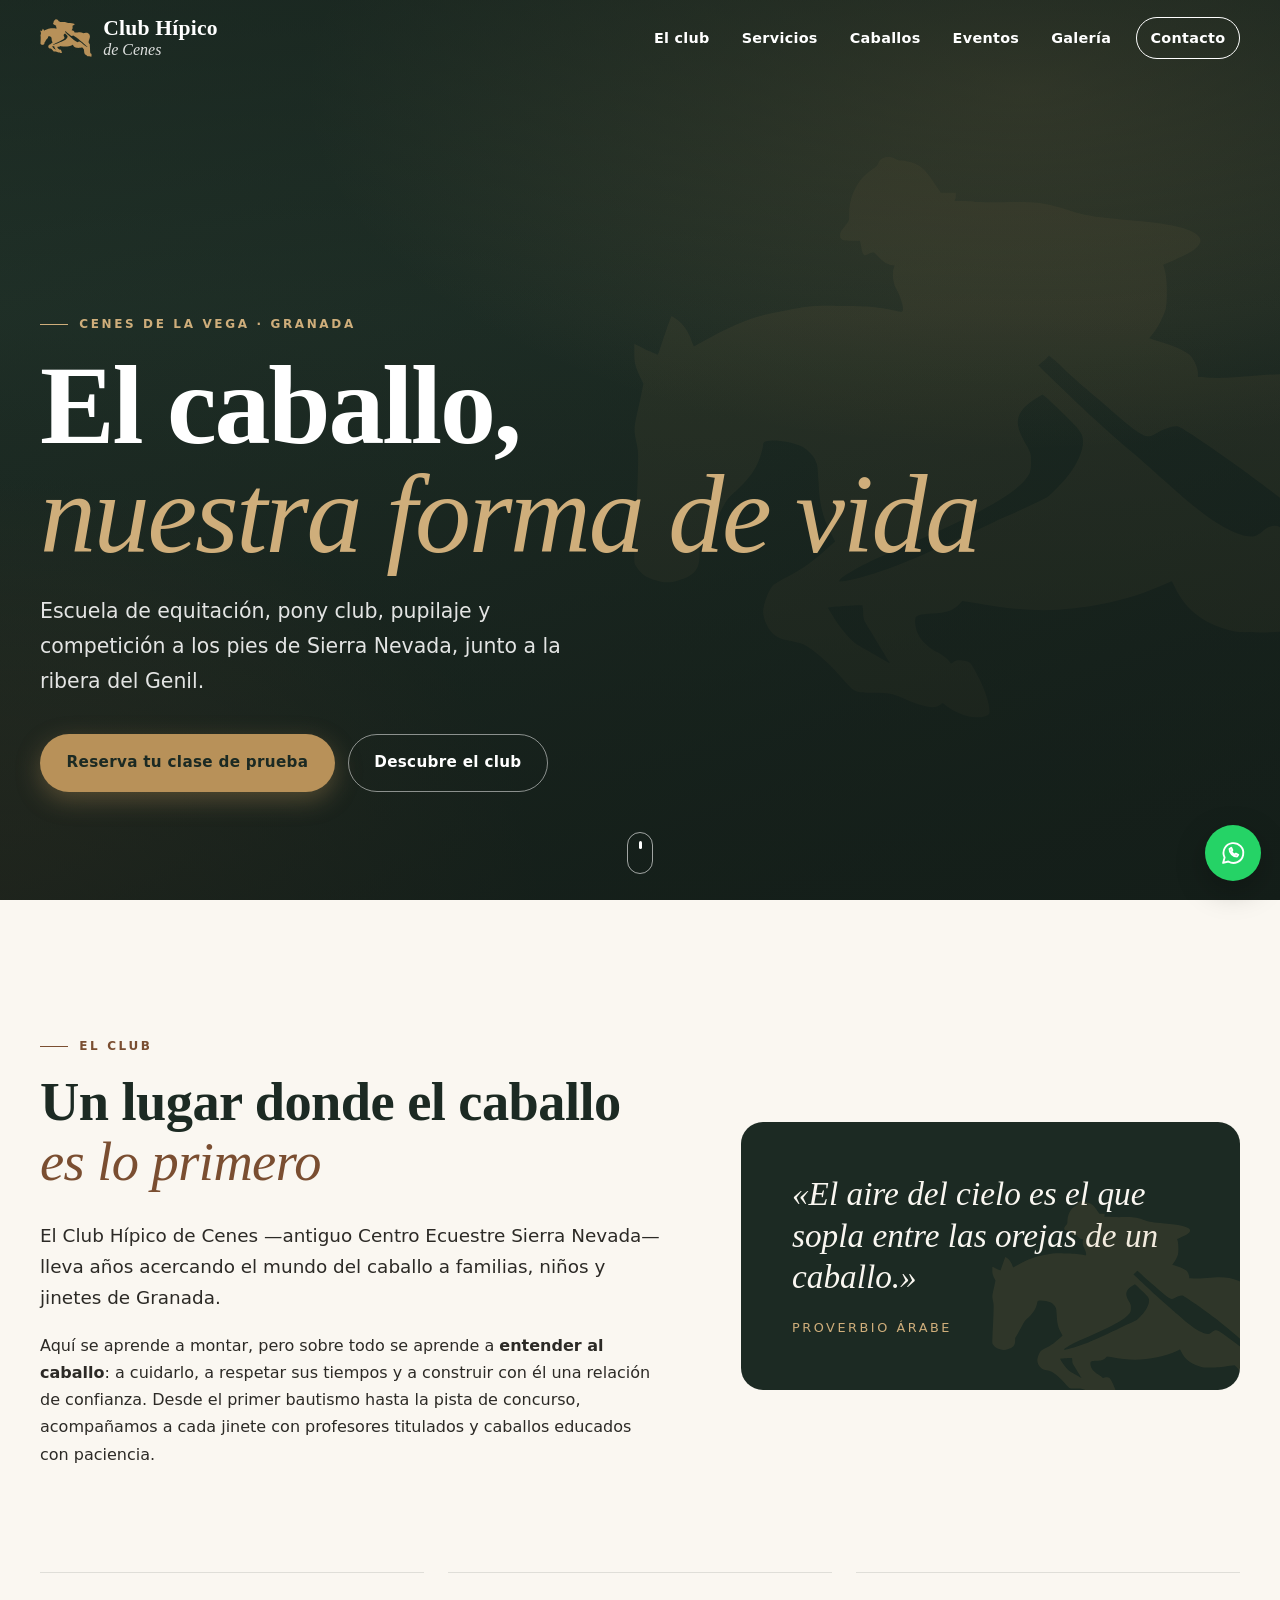
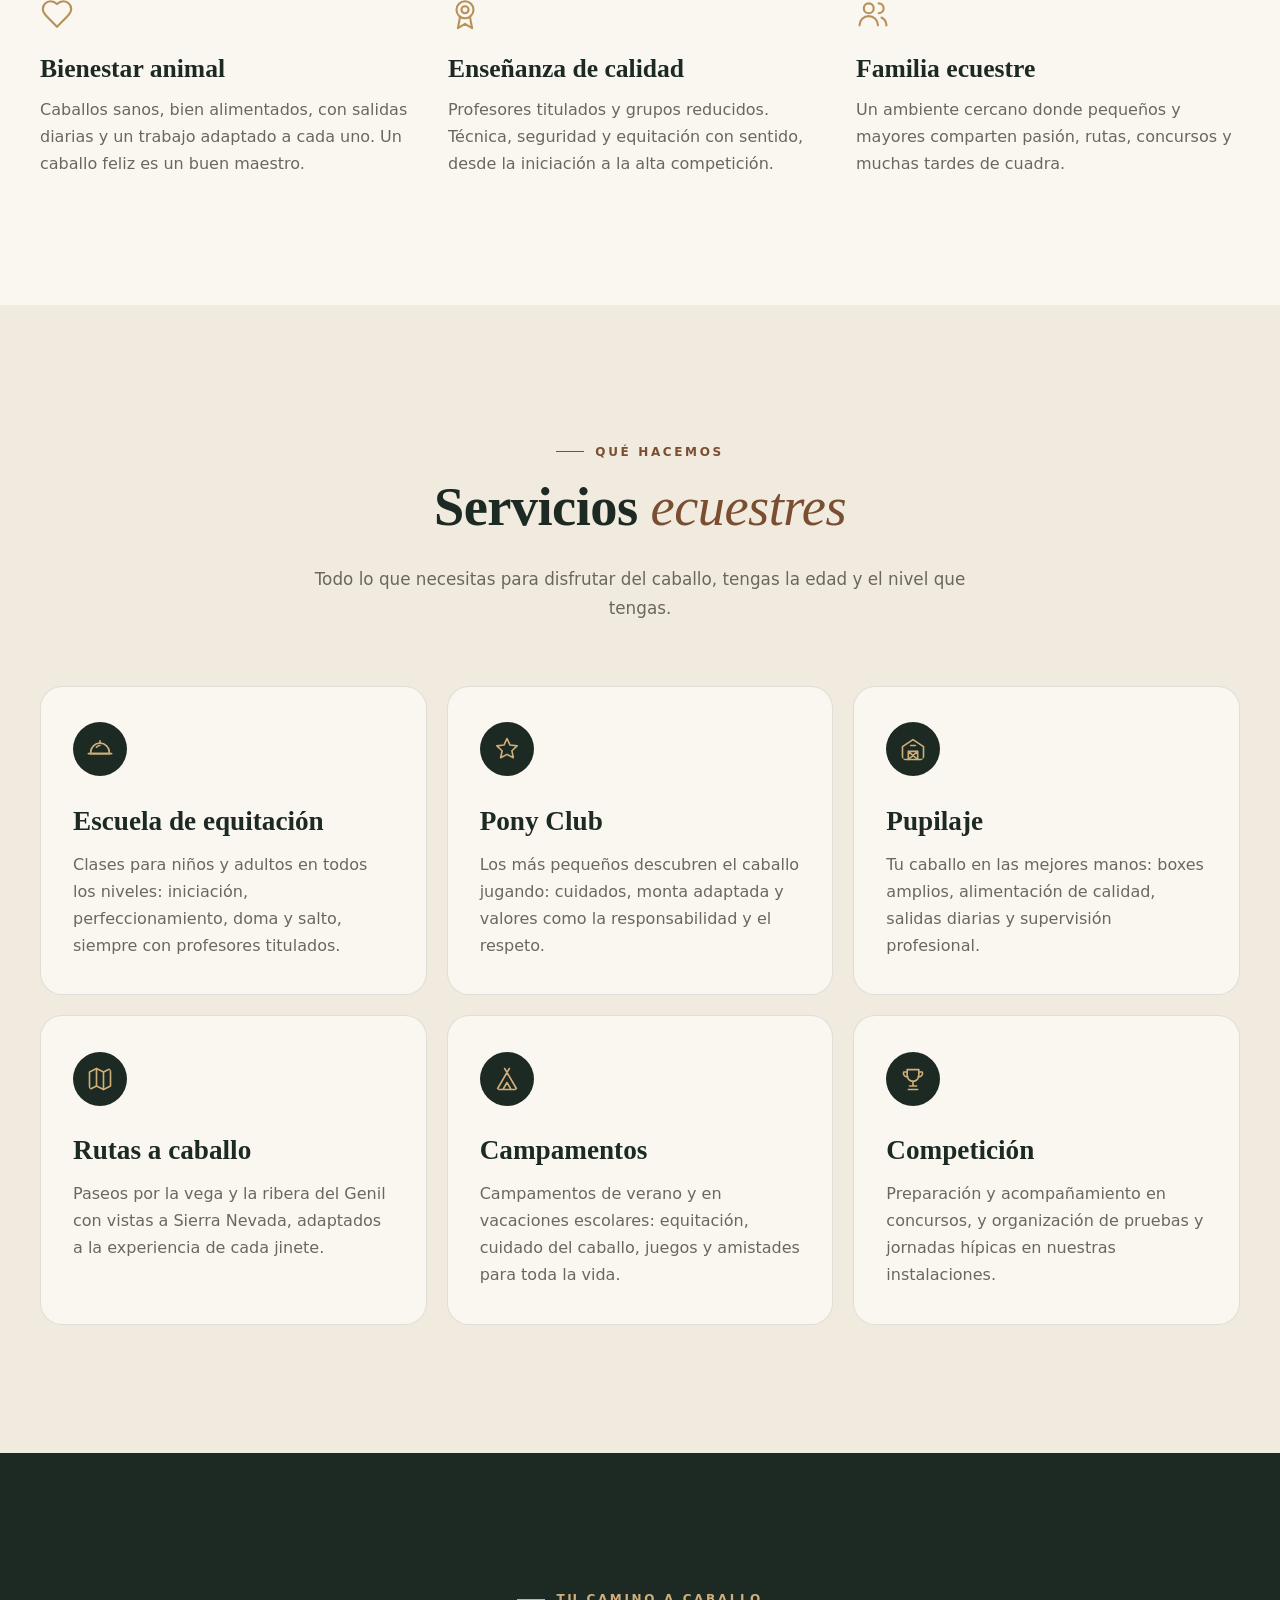
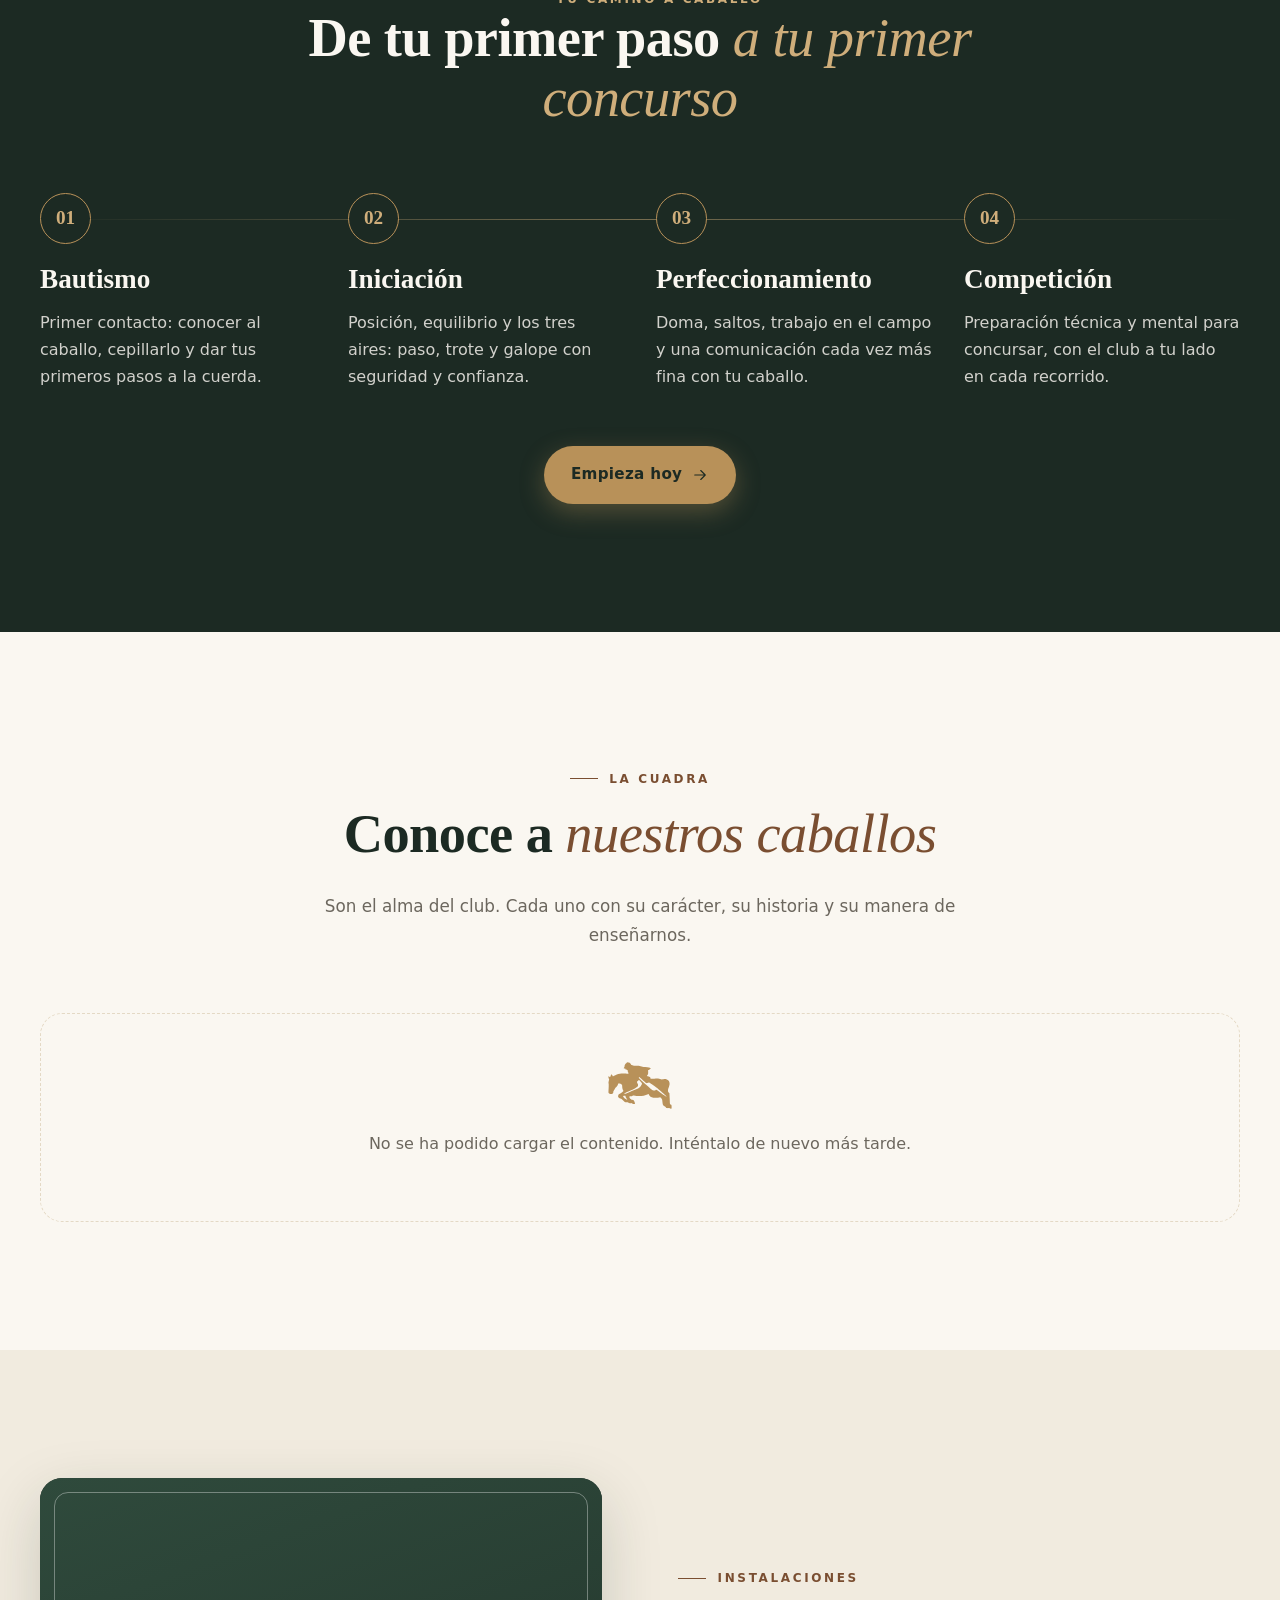
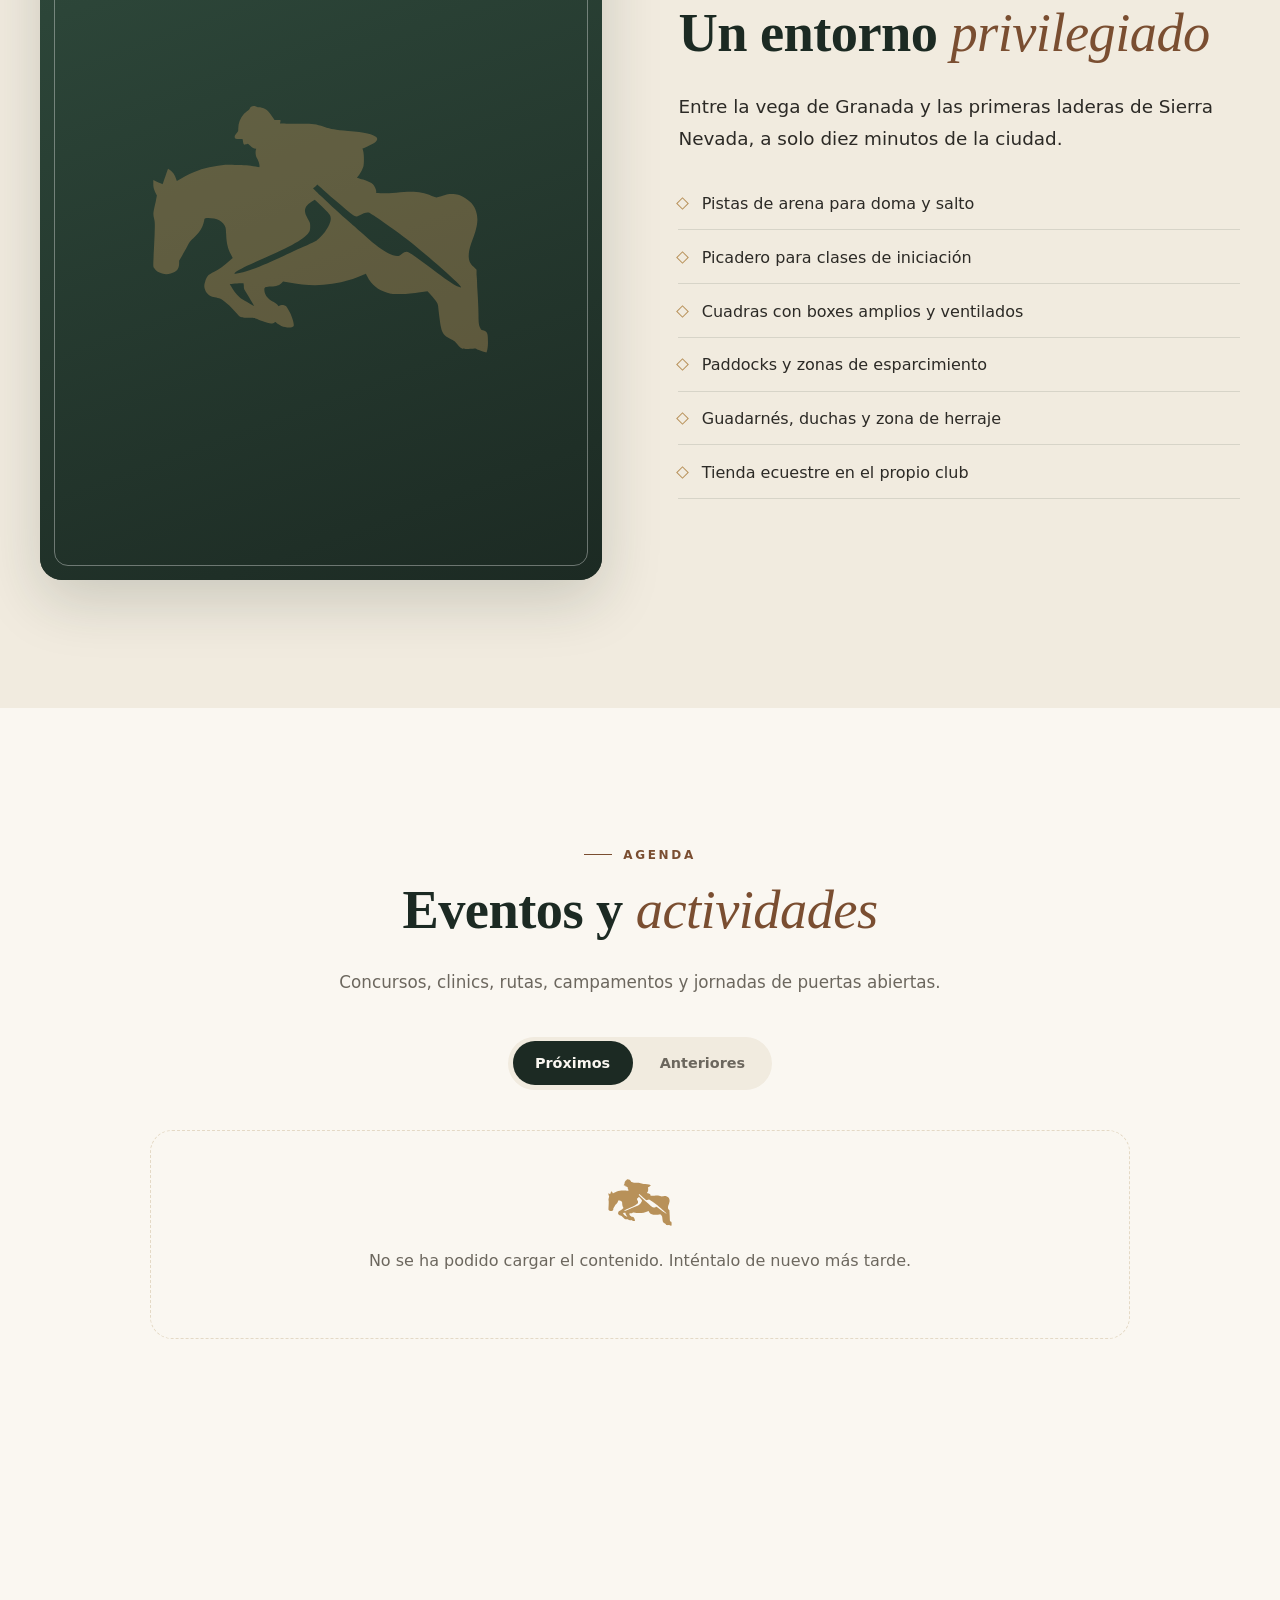
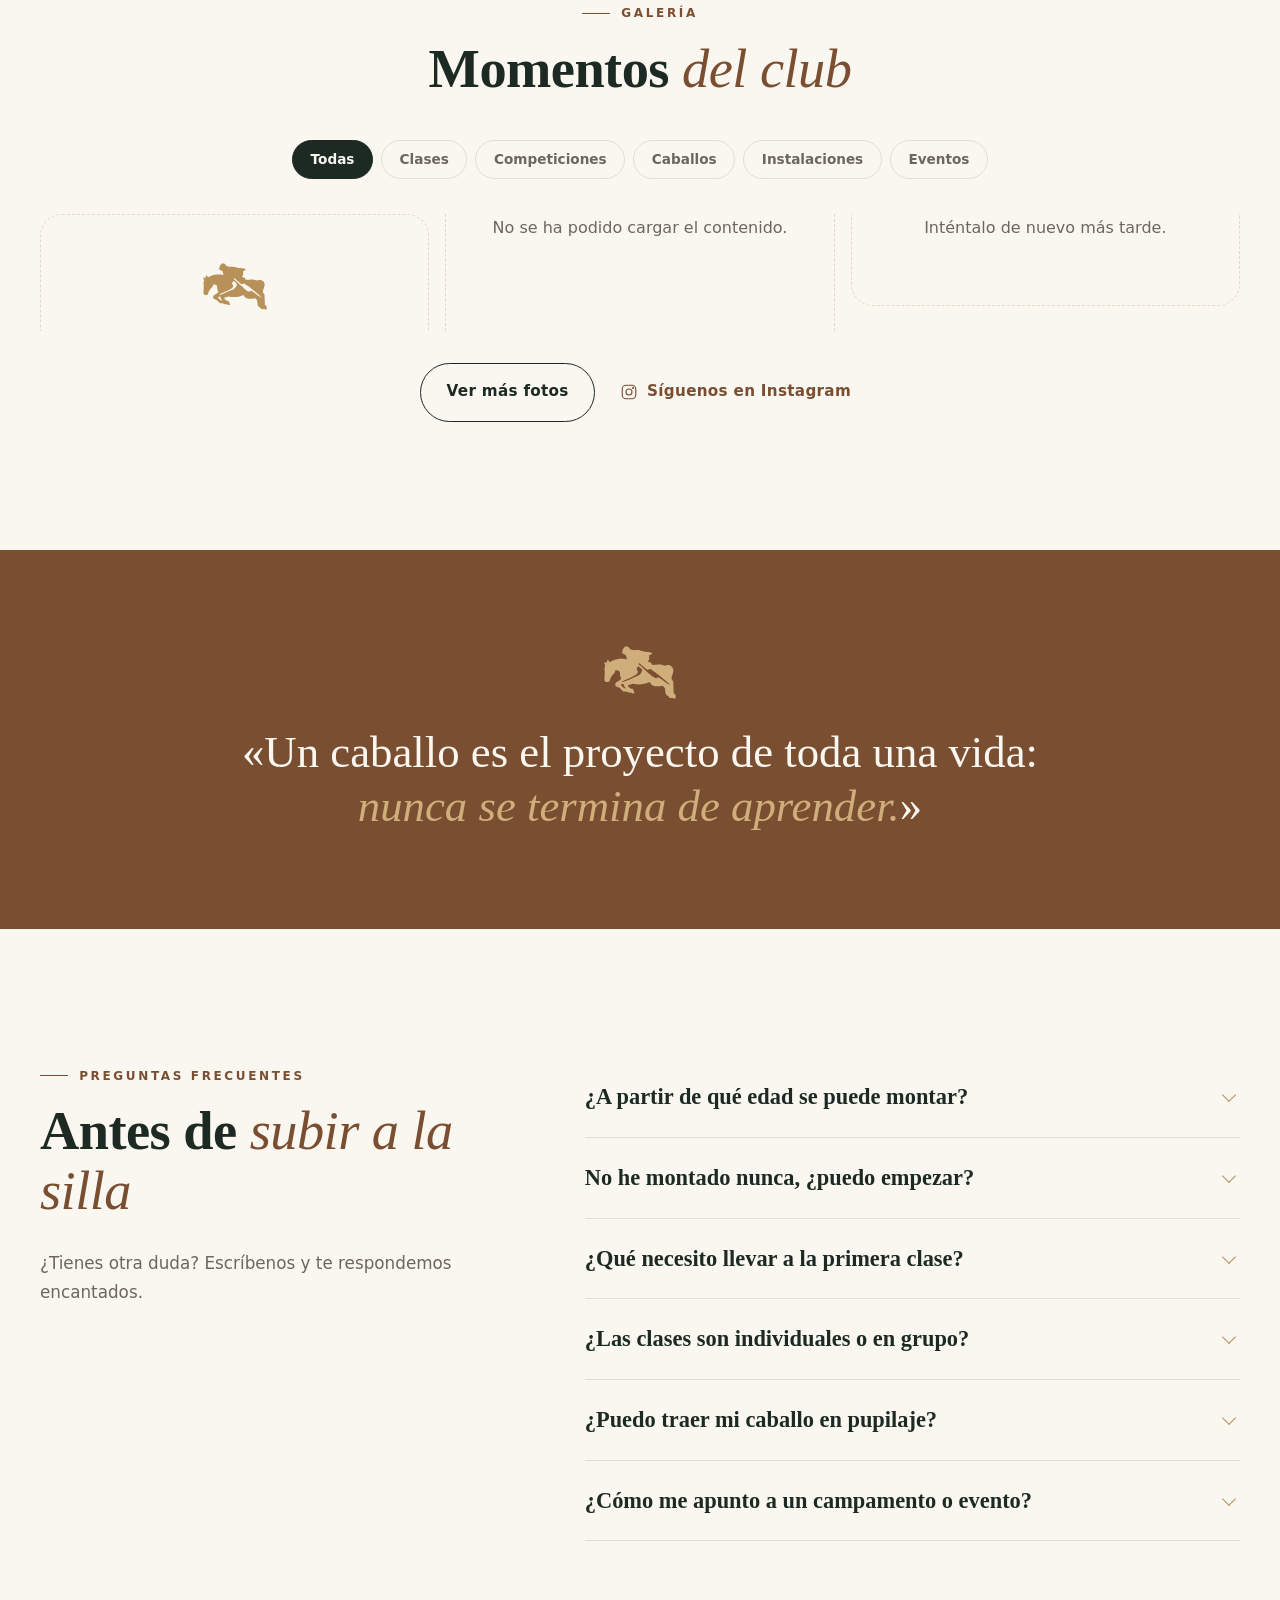
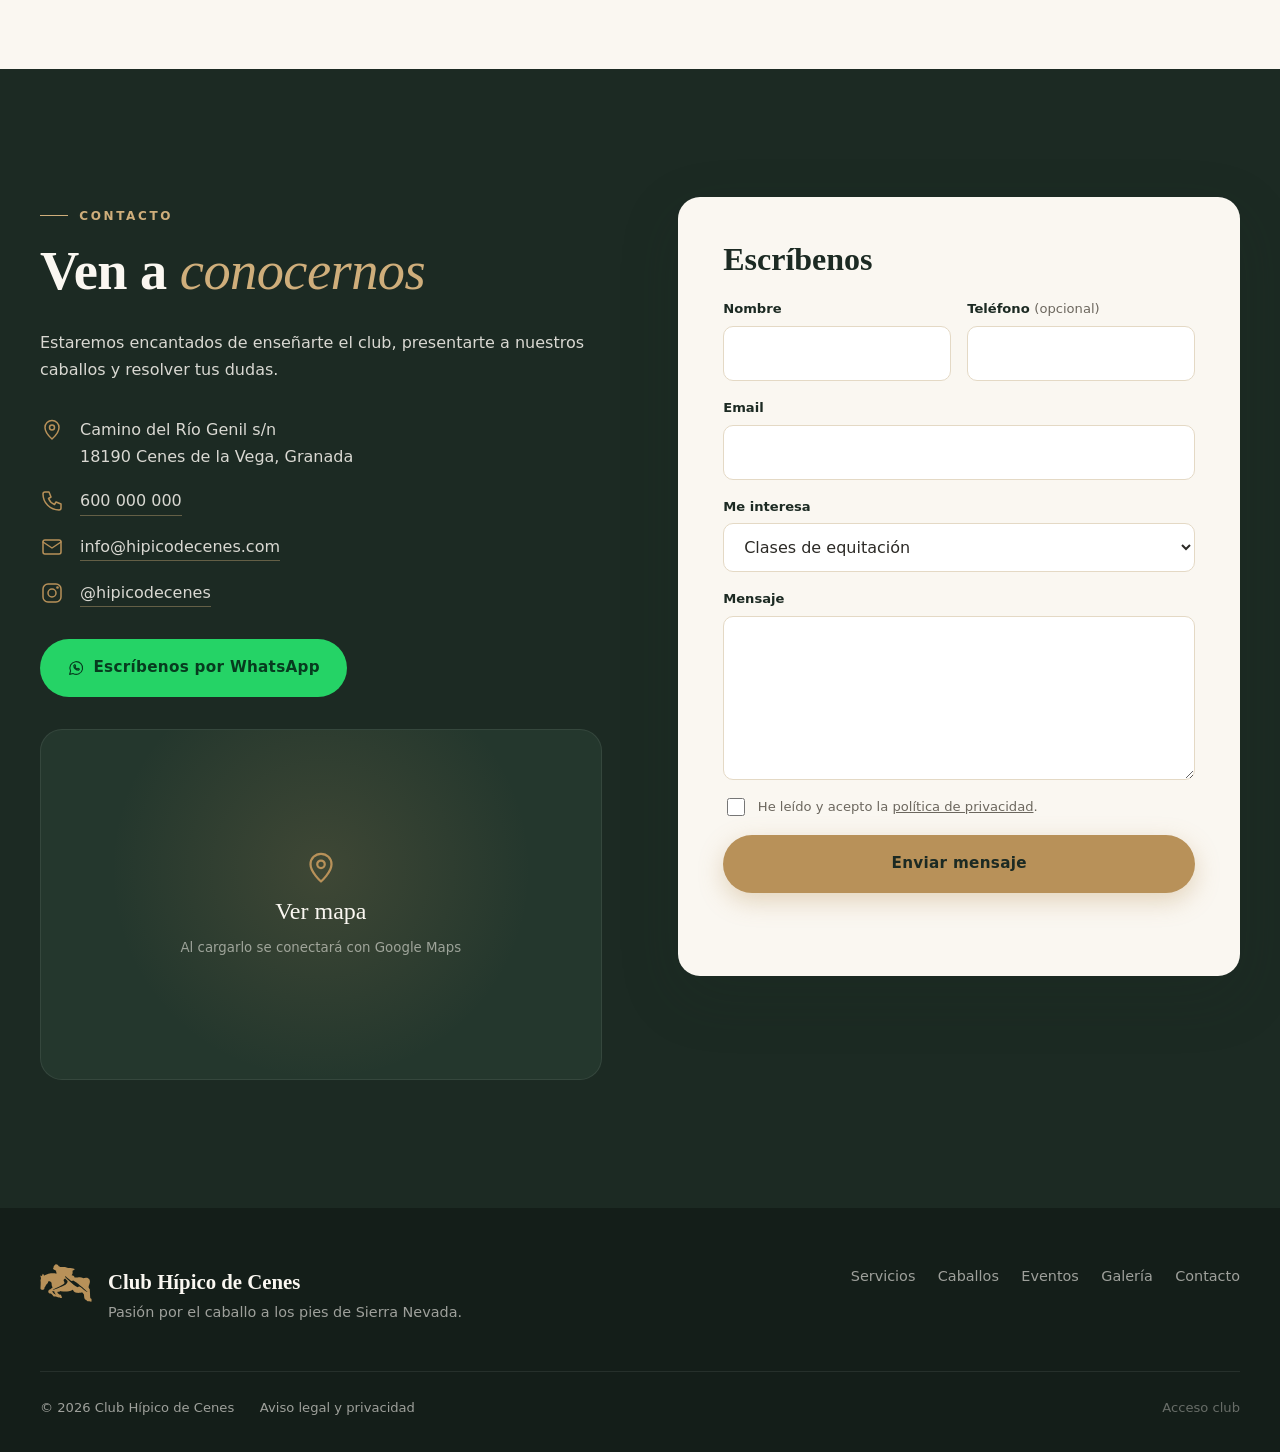
==== commit c78c0ff0: "Sustituir la herradura por el logo del club" ====
--- a/public/index.html
+++ b/public/index.html
@@ -57,7 +57,7 @@
   <!-- Iconos -->
   <svg width="0" height="0" style="position:absolute" aria-hidden="true">
     <defs>
-      <symbol id="i-shoe" viewBox="0 0 64 64"><path d="M15 9c-5 11-6 25 1 35 7 10 25 10 32 0 7-10 6-24 1-35" fill="none" stroke="currentColor" stroke-width="7" stroke-linecap="round"/><g fill="var(--shoe-hole, #fff)"><circle cx="17.5" cy="20" r="1.7"/><circle cx="16.5" cy="31" r="1.7"/><circle cx="20" cy="41" r="1.7"/><circle cx="46.5" cy="20" r="1.7"/><circle cx="47.5" cy="31" r="1.7"/><circle cx="44" cy="41" r="1.7"/></g></symbol>
+      <symbol id="i-logo" viewBox="-4 138 1031 762"><path fill="currentColor" stroke="none" fill-rule="evenodd" d="M1002 892C994 889 987 886 986 885C984 885 983 885 981 885C980 886 972 886 964 886C950 886 948 886 943 884C939 882 937 880 932 874C924 864 921 861 908 855C889 845 884 838 880 819C878 810 874 779 872 760C872 754 870 748 869 746C867 742 855 726 844 715L839 710L822 712C790 717 779 718 757 718C740 718 734 718 727 717C691 709 668 692 654 663C652 659 651 656 650 656C650 656 646 658 641 660C600 679 543 691 495 691C471 691 442 688 411 682L397 680L392 685C384 692 378 694 360 695C345 696 341 697 340 701C339 706 341 716 344 721C347 728 358 738 367 742C374 746 380 751 382 754C383 756 383 756 386 754C389 751 395 751 402 753C407 754 408 756 418 775C427 794 432 813 429 817C425 821 414 822 403 819C396 818 388 814 379 808C373 803 373 803 371 805C364 811 354 809 333 801C310 791 313 792 290 791C271 791 270 790 266 788C263 786 258 781 252 774C236 755 215 737 204 732C201 731 194 729 188 728C176 726 169 722 164 715C160 710 156 700 156 694C156 684 163 665 169 660C172 659 178 654 185 651C206 640 215 633 235 615L243 608L238 598C228 579 224 563 223 536C222 522 222 515 220 512C218 505 210 497 203 493C186 485 156 483 156 490C156 494 152 508 149 514C144 525 134 537 124 546C114 555 114 554 104 572C100 580 92 593 88 601L79 616L79 624C79 642 72 650 53 655C44 658 36 658 27 655C15 652 8 647 3 639C0 635 0 634 0 626C0 621 1 608 1 596C2 583 3 557 4 537C5 501 5 500 3 490C-1 472 -1 472 7 437L11 417L7 409C1 395 0 392 0 380C0 374 0 369 0 369C1 369 7 372 14 376C22 379 28 382 28 382C29 382 31 375 34 366C37 358 40 348 42 343L45 335L51 339C60 345 66 355 70 367L72 372L83 366C124 343 148 334 185 328C210 323 220 322 250 323C279 323 292 324 313 328C318 329 323 330 323 330C327 330 325 319 319 306C314 297 314 295 313 288C313 284 313 279 314 277L315 274L309 273C304 271 302 270 296 264C293 261 290 258 289 258C289 258 286 259 283 260C279 262 279 262 277 260C276 259 275 254 274 248L273 244L264 244C259 244 255 243 252 243C250 241 249 241 249 238C249 234 250 232 256 225C260 220 260 220 260 212C260 195 266 179 277 167C281 163 286 159 289 157C292 155 294 153 295 151C297 143 308 140 316 145C318 146 321 147 322 147C327 147 337 149 342 152C349 155 356 163 364 176L371 186L380 186L389 186L389 189C389 191 389 193 388 194C387 196 387 196 393 196C396 196 405 196 413 197C423 197 437 198 455 197C489 197 497 198 522 206C546 214 554 215 596 219C647 223 674 229 682 238C686 242 686 245 683 249C679 255 670 260 645 271L640 273L642 280C645 290 645 317 643 327C640 336 633 351 627 357L623 362L626 363C628 364 635 366 642 368C657 373 667 378 672 382C677 387 681 396 682 403L682 409L688 409C700 411 717 410 743 408C797 403 820 405 852 418L866 423L881 419C901 412 904 412 918 412C928 413 930 413 938 416C948 421 960 428 968 435C985 449 994 474 991 500C989 516 985 531 972 565C967 580 965 590 965 603C966 618 969 624 980 635L989 644L989 659C990 667 991 683 991 696C993 725 995 762 995 782C995 803 996 814 1000 821C1002 826 1003 827 1008 829C1017 832 1017 832 1020 836C1023 840 1024 847 1024 866C1024 882 1021 897 1019 897C1018 897 1011 895 1002 892ZM308 753C304 746 282 710 279 705C277 700 277 698 277 692L276 685L270 685C264 685 235 687 234 688C234 688 238 694 242 701C251 715 263 729 272 734C277 737 308 755 309 755C309 755 309 754 308 753ZM940 694C929 679 827 590 771 547C735 519 667 472 659 469C654 467 643 470 628 479C618 484 611 479 562 436C551 427 534 412 524 403C515 394 506 386 504 385L502 383L496 389C492 392 489 395 489 395C489 395 502 408 518 423C547 451 564 467 606 503C619 514 634 528 640 533C660 551 667 557 678 566C713 594 742 607 754 600C756 599 759 597 761 595C768 589 776 587 782 591C789 594 817 614 867 652C898 675 913 685 925 692C931 695 941 699 942 698C942 698 941 696 940 694ZM264 654C278 651 302 643 320 636C336 630 352 623 400 601C410 596 429 588 440 582C470 569 495 557 500 554C505 550 519 536 525 528C536 514 543 498 543 488C543 478 541 475 523 457C514 448 504 439 500 435L494 430L484 436C469 446 464 454 464 465C465 472 466 476 476 494C480 502 480 503 480 511C480 518 480 520 478 526C467 547 424 572 324 615C289 630 275 637 262 645C254 649 248 654 248 656C248 657 256 656 264 654Z"/></symbol>
       <symbol id="i-helmet" viewBox="0 0 24 24"><path d="M4 15a8 8 0 0 1 16 0v1H4z"/><path d="M2 16h20M12 7v-2M9 10.5c.8-1 1.8-1.5 3-1.5"/></symbol>
       <symbol id="i-star" viewBox="0 0 24 24"><path d="M12 3l2.6 5.6 6.1.7-4.5 4.2 1.2 6L12 16.6 6.6 19.5l1.2-6L3.3 9.3l6.1-.7z"/></symbol>
       <symbol id="i-barn" viewBox="0 0 24 24"><path d="M3 21V10l9-6 9 6v11z"/><path d="M8 21v-7h8v7M8 14l8 7M16 14l-8 7M10 9h4"/></symbol>
@@ -87,7 +87,7 @@
   <header class="nav" id="nav">
     <div class="nav__inner container">
       <a class="brand" href="#inicio" aria-label="Club Hípico de Cenes, inicio">
-        <svg class="brand__mark"><use href="#i-shoe"/></svg>
+        <svg class="brand__mark"><use href="#i-logo"/></svg>
         <span class="brand__text"><strong>Club Hípico</strong><em>de Cenes</em></span>
       </a>
       <nav class="nav__links" id="nav-links" aria-label="Principal">
@@ -129,7 +129,7 @@
           <p>Aquí se aprende a montar, pero sobre todo se aprende a <strong>entender al caballo</strong>: a cuidarlo, a respetar sus tiempos y a construir con él una relación de confianza. Desde el primer bautismo hasta la pista de concurso, acompañamos a cada jinete con profesores titulados y caballos educados con paciencia.</p>
         </div>
         <figure class="club__quote reveal">
-          <svg class="club__mark" aria-hidden="true"><use href="#i-shoe"/></svg>
+          <svg class="club__mark" aria-hidden="true"><use href="#i-logo"/></svg>
           <blockquote>«El aire del cielo es el que sopla entre las orejas de un caballo.»</blockquote>
           <figcaption>Proverbio árabe</figcaption>
         </figure>
@@ -231,7 +231,7 @@
     <section class="section facilities" id="instalaciones">
       <div class="container facilities__grid">
         <div class="facilities__media reveal" id="facilities-media">
-          <div class="facilities__placeholder"><svg><use href="#i-shoe"/></svg></div>
+          <div class="facilities__placeholder"><svg><use href="#i-logo"/></svg></div>
         </div>
         <div class="facilities__text reveal">
           <p class="eyebrow">Instalaciones</p>
@@ -293,7 +293,7 @@
     <!-- ============ CITA ============ -->
     <section class="band">
       <div class="container band__inner reveal">
-        <svg class="band__mark" aria-hidden="true"><use href="#i-shoe"/></svg>
+        <svg class="band__mark" aria-hidden="true"><use href="#i-logo"/></svg>
         <p>«Un caballo es el proyecto de toda una vida: <em>nunca se termina de aprender.</em>»</p>
       </div>
     </section>
@@ -389,7 +389,7 @@
   <footer class="footer">
     <div class="container footer__inner">
       <div class="footer__brand">
-        <svg class="brand__mark"><use href="#i-shoe"/></svg>
+        <svg class="brand__mark"><use href="#i-logo"/></svg>
         <p><strong>Club Hípico de Cenes</strong><br>Pasión por el caballo a los pies de Sierra Nevada.</p>
       </div>
       <nav class="footer__nav" aria-label="Pie de página">
--- a/public/assets/css/styles.css
+++ b/public/assets/css/styles.css
@@ -100,8 +100,8 @@
   box-shadow: 0 1px 0 var(--line); --nav-h: 66px;
 }
 .nav__inner { height: 100%; display: flex; align-items: center; justify-content: space-between; gap: 1rem; }
-.brand { display: flex; align-items: center; gap: .7rem; text-decoration: none; --shoe-hole: transparent; position: relative; z-index: 2; }
-.brand__mark { width: 34px; height: 34px; color: var(--gold); }
+.brand { display: flex; align-items: center; gap: .7rem; text-decoration: none; position: relative; z-index: 2; }
+.brand__mark { width: 52px; height: 38px; flex: none; color: var(--gold); }
 .brand__text { display: flex; flex-direction: column; line-height: 1; font-family: var(--serif); }
 .brand__text strong { font-size: 1.35rem; font-weight: 700; letter-spacing: .01em; }
 .brand__text em { font-size: 1rem; font-style: italic; opacity: .85; margin-top: 2px; }
@@ -142,9 +142,9 @@
     linear-gradient(160deg, #24372d 0%, #1c2a23 55%, #141e19 100%);
 }
 .hero::before { /* emblema decorativo cuando no hay foto */
-  content: ""; position: absolute; right: -8vw; top: 50%; width: 70vmin; height: 70vmin; transform: translateY(-50%);
-  background: no-repeat center / contain url("data:image/svg+xml,%3Csvg xmlns='http://www.w3.org/2000/svg' viewBox='0 0 64 64'%3E%3Cpath d='M15 9c-5 11-6 25 1 35 7 10 25 10 32 0 7-10 6-24 1-35' fill='none' stroke='%23b89159' stroke-width='1' stroke-linecap='round'/%3E%3Cpath d='M19 9c-4 10-5 23 1 32 6 8 18 8 24 0 6-9 5-22 1-32' fill='none' stroke='%23b89159' stroke-width='.4' stroke-linecap='round'/%3E%3C/svg%3E");
-  opacity: .22; z-index: -2;
+  content: ""; position: absolute; right: -16vw; top: 52%; width: 95vmin; height: 70vmin; transform: translateY(-50%);
+  background: no-repeat center / contain url("../img/logo.svg");
+  opacity: .09; z-index: -2;
 }
 .hero__media { position: absolute; inset: 0; z-index: -1; }
 .hero__media img {
@@ -177,9 +177,9 @@
 .club__grid { display: grid; grid-template-columns: 1.25fr 1fr; gap: clamp(2rem, 6vw, 6rem); align-items: center; }
 .club__quote {
   margin: 0; position: relative; padding: clamp(2rem, 4vw, 3.5rem); border-radius: var(--radius-lg);
-  background: var(--ink); color: var(--paper); overflow: hidden; --shoe-hole: transparent;
-}
-.club__mark { position: absolute; right: -40px; bottom: -40px; width: 220px; height: 220px; color: var(--gold); opacity: .12; }
+  background: var(--ink); color: var(--paper); overflow: hidden;
+}
+.club__mark { position: absolute; right: -50px; bottom: -30px; width: 300px; height: 220px; color: var(--gold); opacity: .12; }
 .club__quote blockquote { margin: 0 0 1.2rem; font-family: var(--serif); font-size: clamp(1.6rem, 2.6vw, 2.2rem); font-style: italic; line-height: 1.25; }
 .club__quote figcaption { color: var(--gold-2); font-size: .8rem; letter-spacing: .2em; text-transform: uppercase; }
 .pillars { display: grid; grid-template-columns: repeat(3, 1fr); gap: 1.5rem; margin-top: clamp(3rem, 7vw, 5.5rem); }
@@ -231,8 +231,8 @@
 .horse img { position: absolute; inset: 0; width: 100%; height: 100%; object-fit: cover; z-index: -2; transition: transform 1s var(--ease); }
 .horse::after { content: ""; position: absolute; inset: 0; z-index: -1; background: linear-gradient(180deg, transparent 40%, rgba(20,30,25,.92) 100%); }
 .horse:hover img { transform: scale(1.06); }
-.horse__noimg { position: absolute; inset: 0; z-index: -2; display: grid; place-items: center; background: linear-gradient(160deg, var(--forest), var(--ink)); --shoe-hole: transparent; }
-.horse__noimg svg { width: 45%; height: 45%; color: var(--gold); opacity: .35; }
+.horse__noimg { position: absolute; inset: 0; z-index: -2; display: grid; place-items: center; background: linear-gradient(160deg, var(--forest), var(--ink)); }
+.horse__noimg svg { width: 62%; height: 45%; color: var(--gold); opacity: .35; }
 .horse__body, .horse__name, .horse__meta, .horse__quote { display: block; }
 .horse__body { position: absolute; left: 0; right: 0; bottom: 0; padding: 1.6rem; }
 .horse__name { font-family: var(--serif); font-size: 2.1rem; font-weight: 600; line-height: 1; margin: 0 0 .35rem; color: #fff; }
@@ -258,8 +258,8 @@
 .facilities__media { position: relative; aspect-ratio: 4 / 5; border-radius: var(--radius-lg); overflow: hidden; background: var(--ink); box-shadow: var(--shadow-lg); }
 .facilities__media img { width: 100%; height: 100%; object-fit: cover; }
 .facilities__media::after { content: ""; position: absolute; inset: 14px; border: 1px solid rgba(255,255,255,.35); border-radius: calc(var(--radius-lg) - 8px); pointer-events: none; }
-.facilities__placeholder { position: absolute; inset: 0; display: grid; place-items: center; background: linear-gradient(160deg, var(--forest), var(--ink)); --shoe-hole: transparent; }
-.facilities__placeholder svg { width: 40%; height: 40%; color: var(--gold); opacity: .4; }
+.facilities__placeholder { position: absolute; inset: 0; display: grid; place-items: center; background: linear-gradient(160deg, var(--forest), var(--ink)); }
+.facilities__placeholder svg { width: 60%; height: 45%; color: var(--gold); opacity: .4; }
 .checklist { list-style: none; padding: 0; margin: 1.5rem 0 0; display: grid; gap: .1rem; }
 .checklist li { display: flex; gap: .9rem; align-items: center; padding: .75rem 0; border-bottom: 1px solid var(--line); font-weight: 500; }
 .checklist li::before { content: ""; width: 9px; height: 9px; border: 1.5px solid var(--gold); transform: rotate(45deg); flex: none; }
@@ -291,7 +291,7 @@
 .event--past { opacity: .82; }
 .badge { display: inline-block; padding: .2rem .65rem; border-radius: 999px; font-size: .68rem; font-weight: 700; letter-spacing: .12em; text-transform: uppercase; background: var(--cream); color: var(--leather); }
 .empty { text-align: center; padding: 3rem 1rem; color: var(--muted); border: 1px dashed var(--sand); border-radius: var(--radius-lg); }
-.empty svg { width: 46px; height: 46px; color: var(--gold); margin: 0 auto .8rem; --shoe-hole: transparent; }
+.empty svg { width: 64px; height: 47px; color: var(--gold); margin: 0 auto .8rem; }
 
 .event-detail__img { width: 100%; max-height: 380px; object-fit: cover; }
 .event-detail__text { padding: clamp(1.8rem, 4vw, 3rem); }
@@ -323,7 +323,7 @@
 /* ---------- banda cita ---------- */
 .band { background: var(--leather); color: var(--paper); padding: clamp(3.5rem, 8vw, 6rem) 0; position: relative; overflow: hidden; }
 .band__inner { text-align: center; max-width: 900px; }
-.band__mark { width: 46px; height: 46px; color: var(--gold-2); margin: 0 auto 1.2rem; --shoe-hole: transparent; }
+.band__mark { width: 72px; height: 53px; color: var(--gold-2); margin: 0 auto 1.2rem; }
 .band p { font-family: var(--serif); font-size: clamp(1.7rem, 3.6vw, 2.8rem); line-height: 1.2; margin: 0; }
 .band em { color: var(--gold-2); }
 
@@ -378,7 +378,7 @@
 /* ---------- footer ---------- */
 .footer { background: #141e19; color: rgba(250,247,241,.6); padding: 3.5rem 0 2rem; font-size: .9rem; }
 .footer__inner { display: grid; grid-template-columns: 1.4fr 1fr; gap: 2rem; }
-.footer__brand { display: flex; gap: 1rem; align-items: flex-start; --shoe-hole: transparent; }
+.footer__brand { display: flex; gap: 1rem; align-items: flex-start; }
 .footer__brand strong { color: var(--paper); font-family: var(--serif); font-size: 1.3rem; }
 .footer__nav { display: flex; flex-wrap: wrap; gap: .4rem 1.4rem; justify-content: flex-end; align-content: start; }
 .footer__nav a, .footer__legal a { text-decoration: none; }
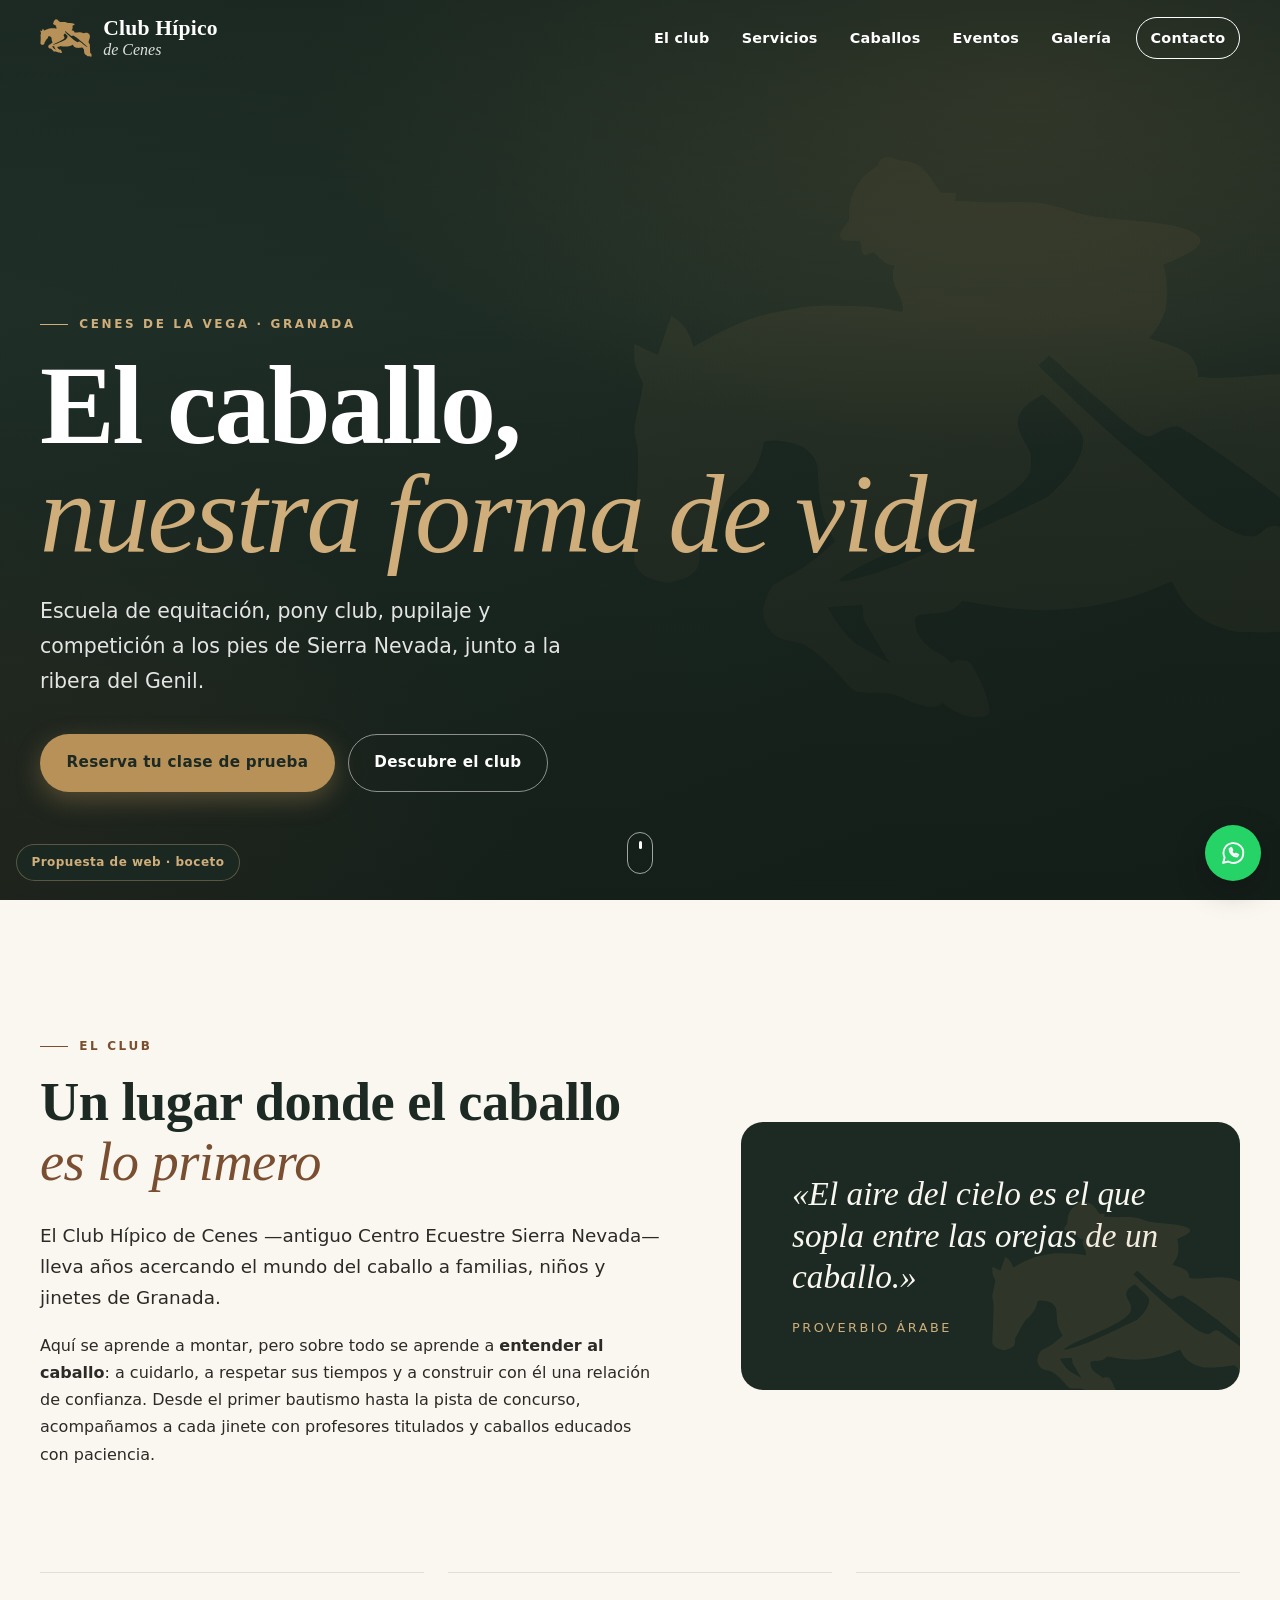
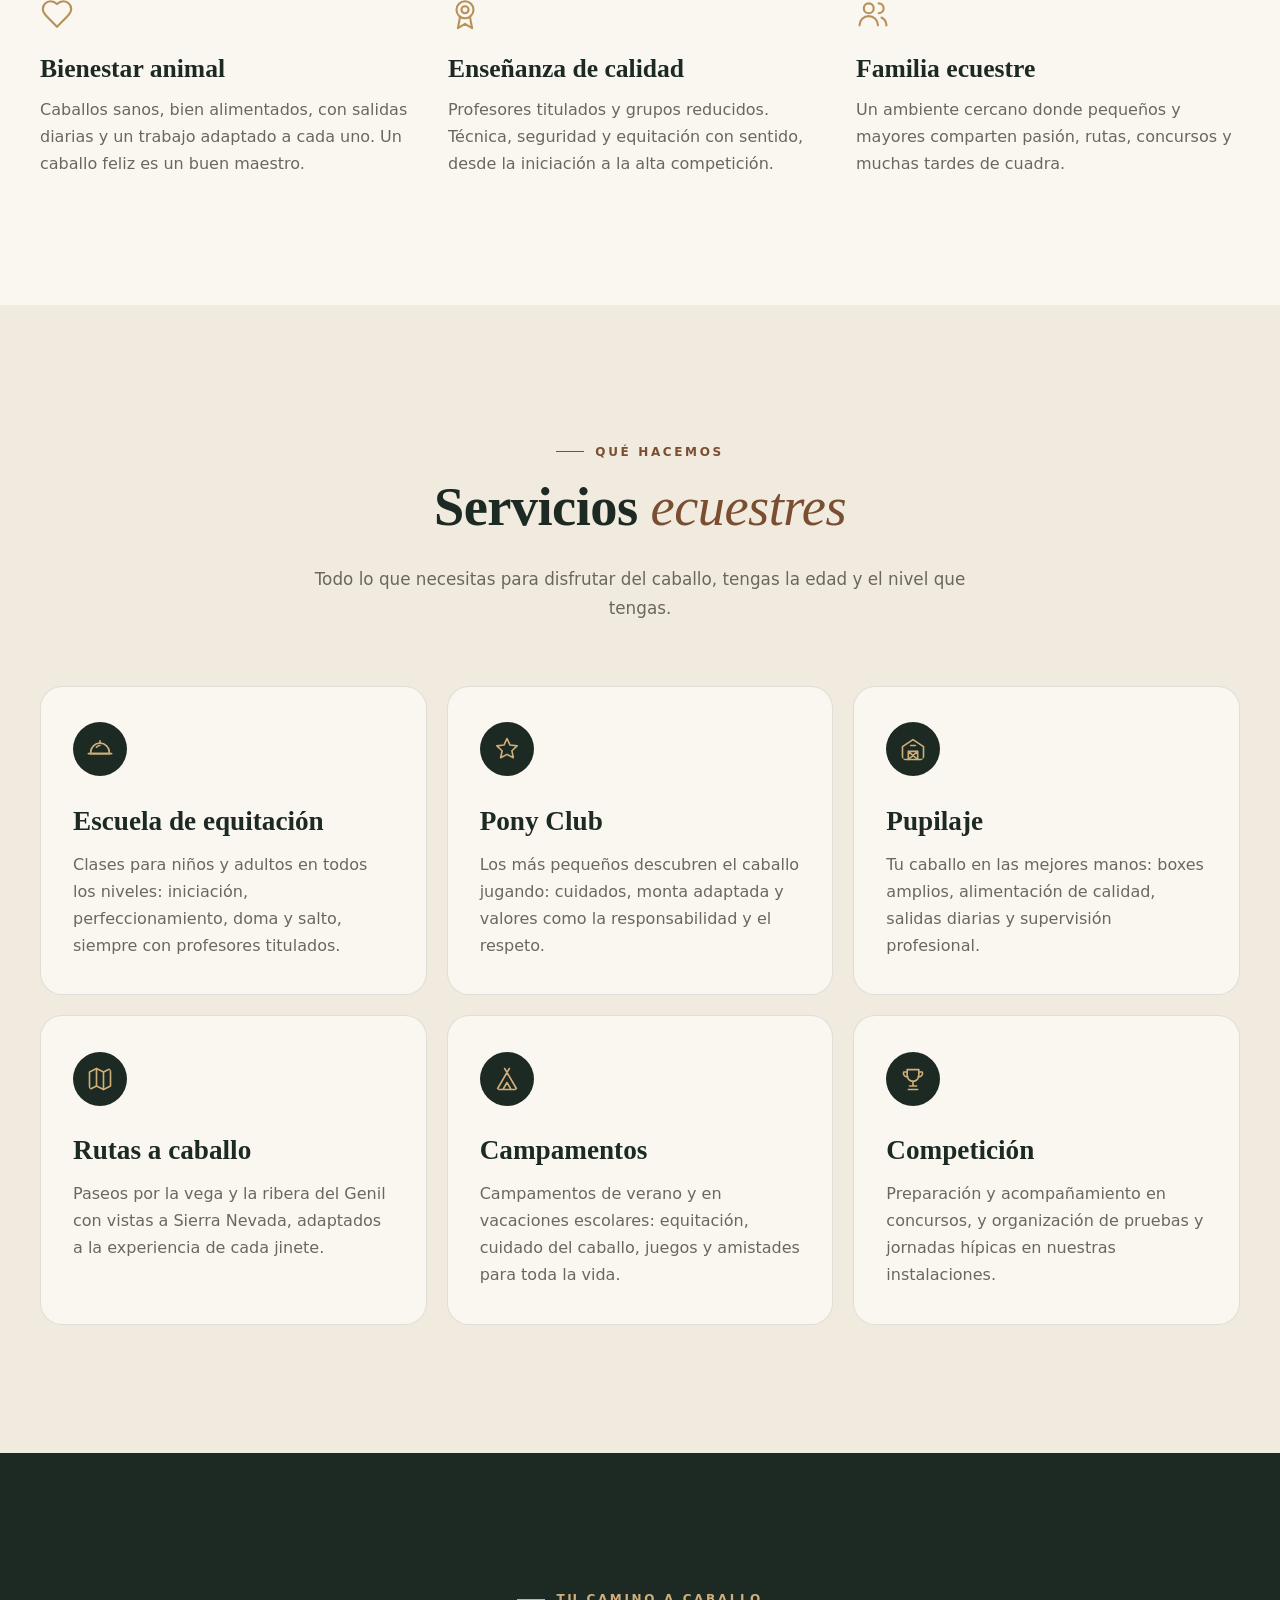
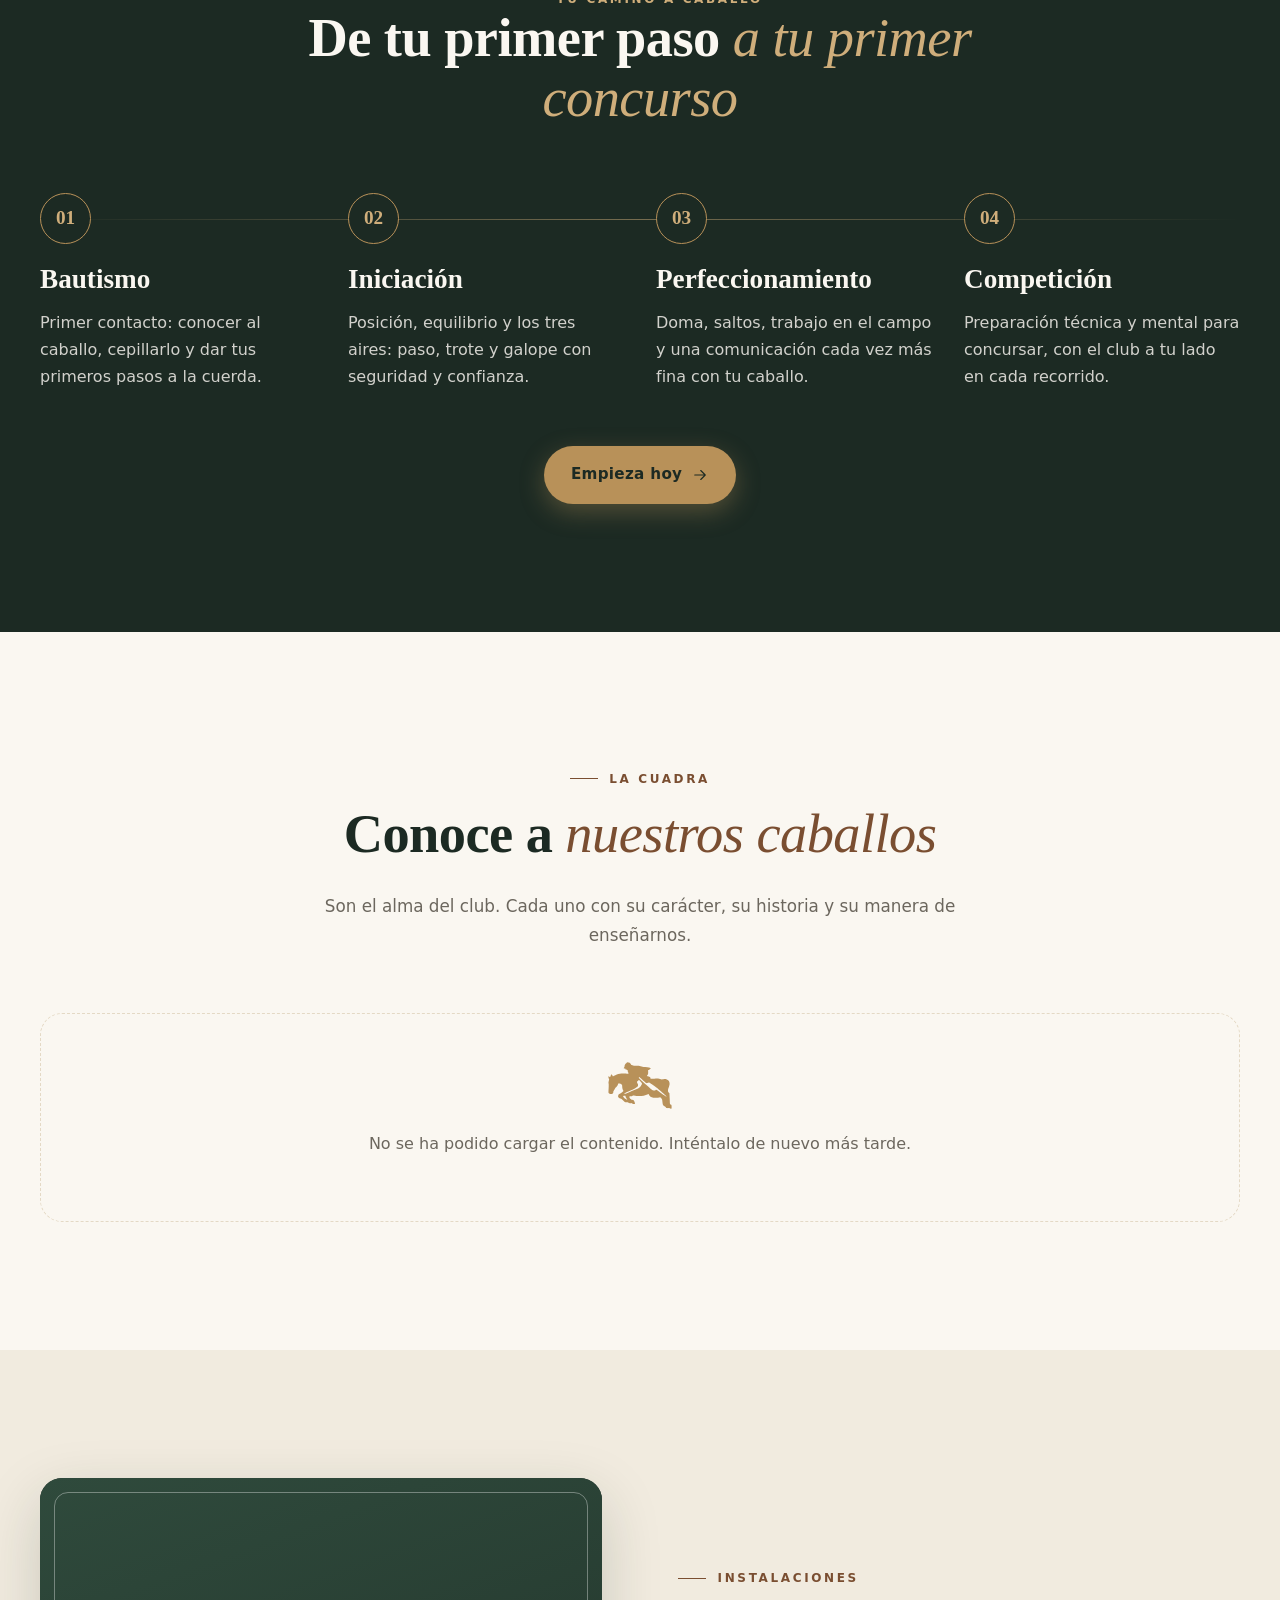
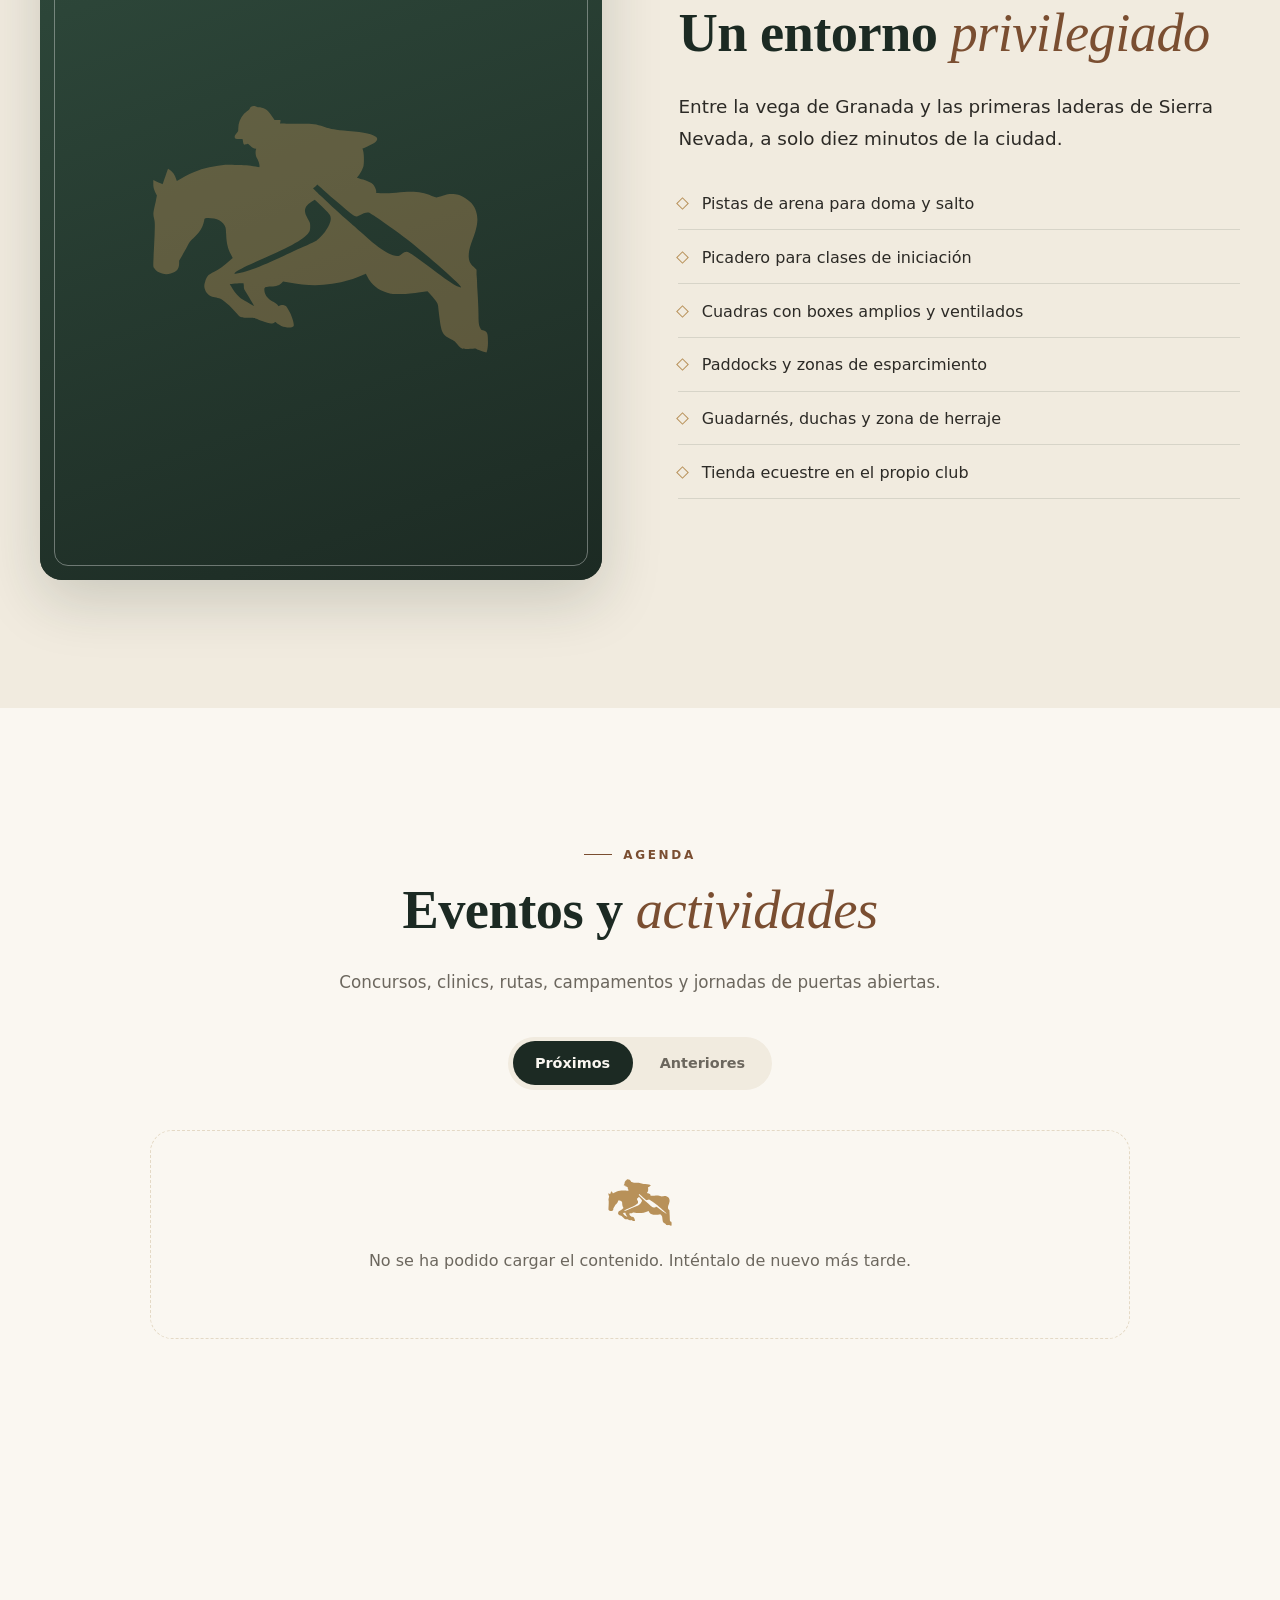
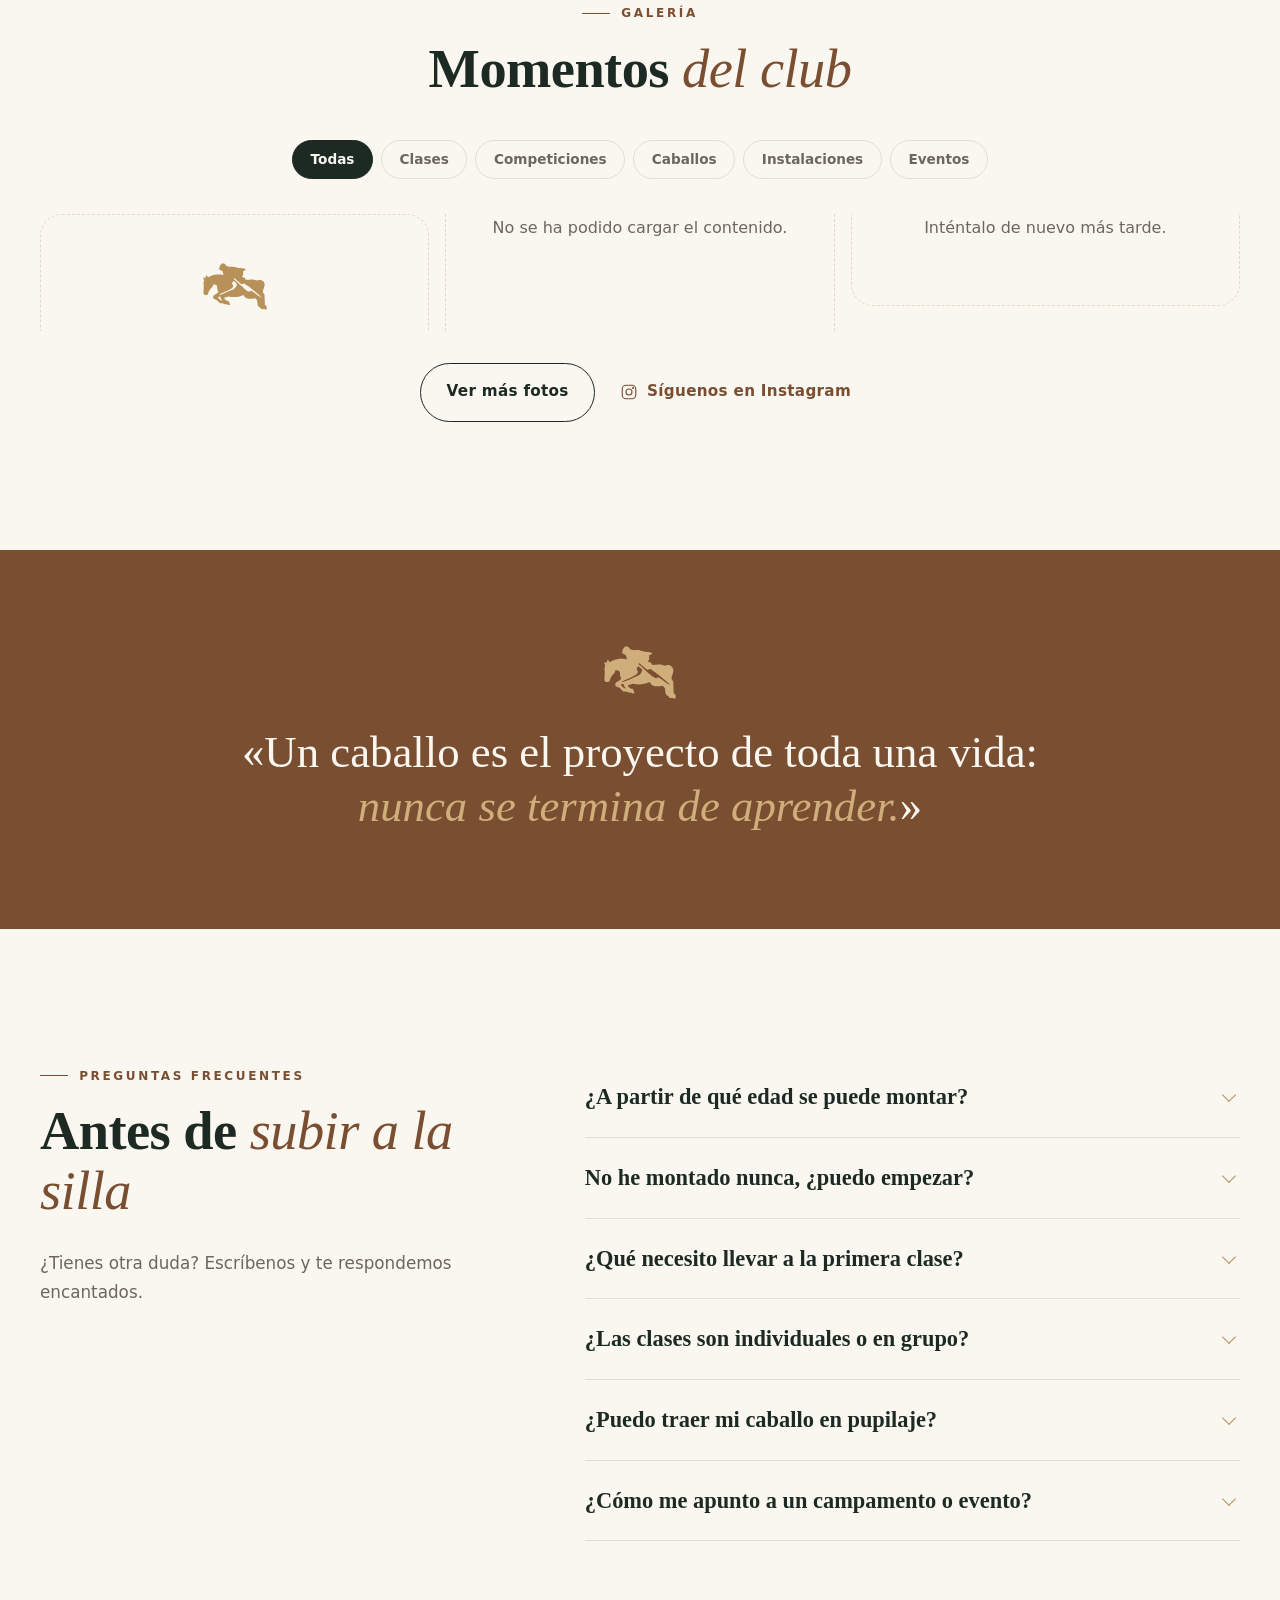
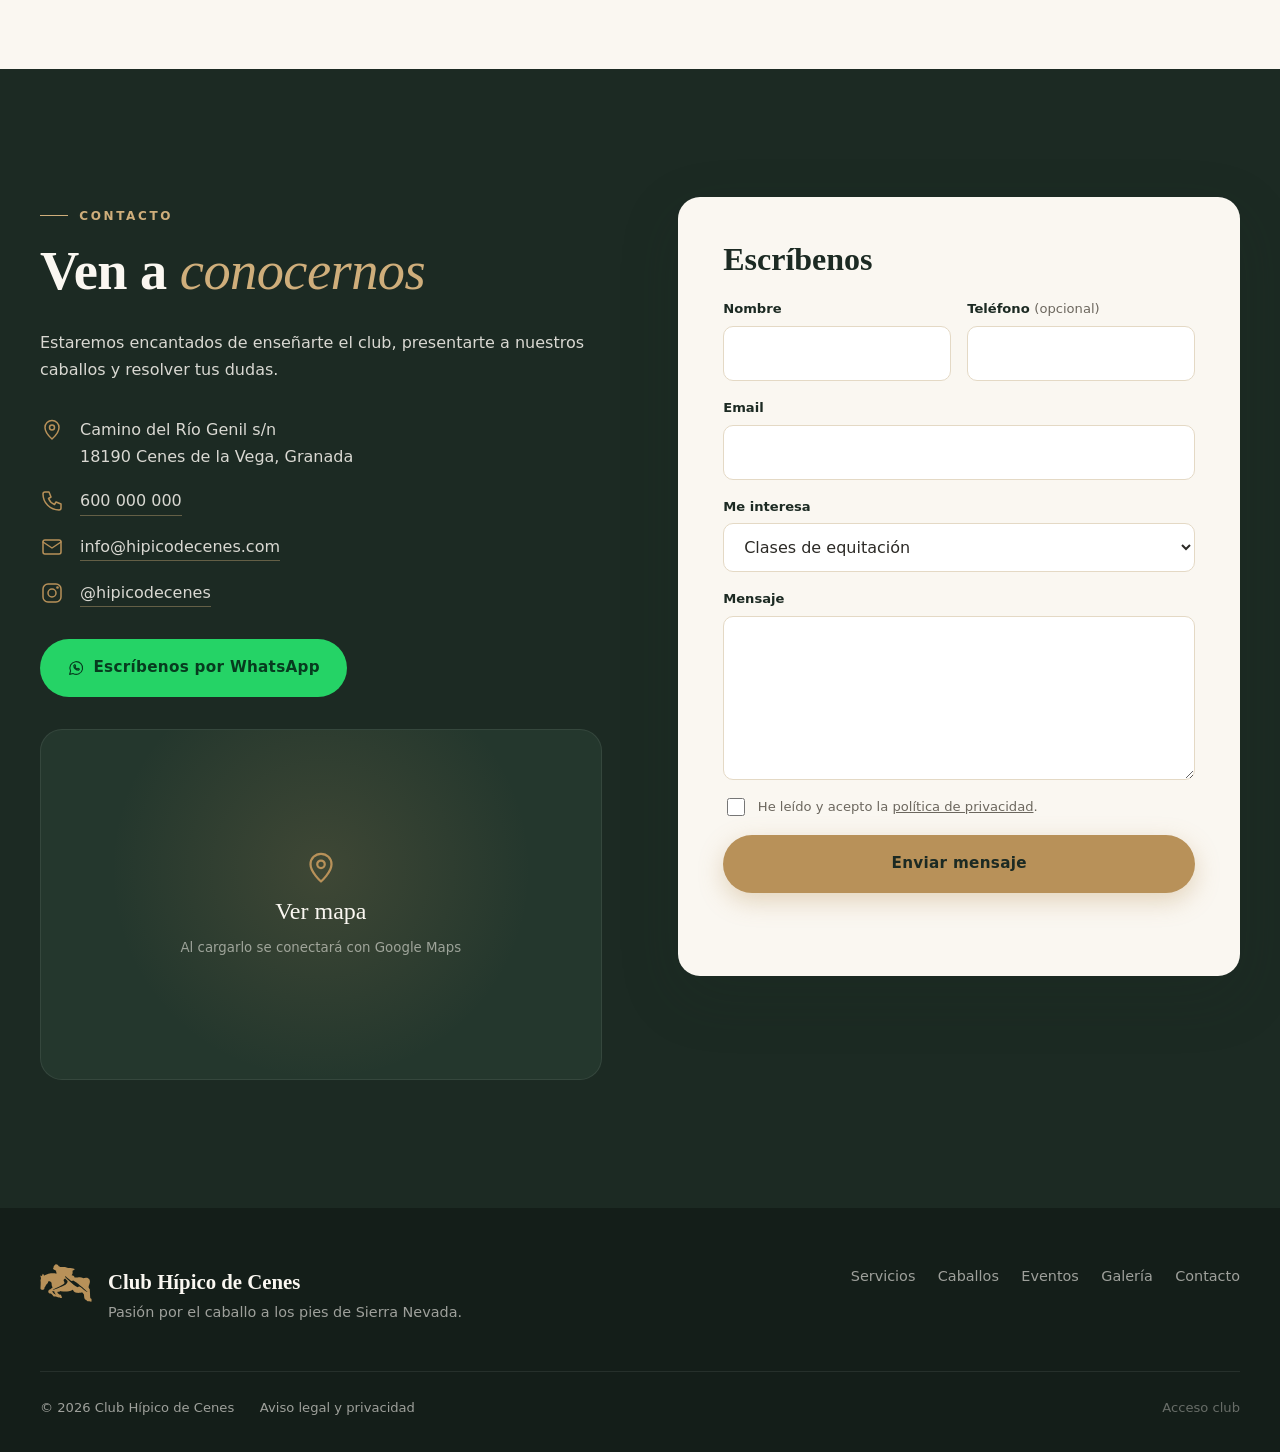
==== commit 9a615254: "Marcar la web como propuesta: noindex y aviso de boceto Co-Authored-By: Claude Opus 5.5 <noreply@ant" ====
--- a/public/index.html
+++ b/public/index.html
@@ -8,6 +8,8 @@
   <meta name="description" content="Club Hípico de Cenes de la Vega (Granada): escuela de equitación para niños y adultos, pony club, pupilaje, rutas a caballo junto al río Genil, campamentos de verano y competición.">
   <link rel="canonical" href="https://hipicodecenes.com/">
   <meta name="theme-color" content="#1c2a23">
+  <!-- BOCETO: quitar esta línea cuando la web sea oficial -->
+  <meta name="robots" content="noindex, nofollow">
 
   <meta property="og:type" content="website">
   <meta property="og:locale" content="es_ES">
@@ -407,6 +409,9 @@
     </div>
   </footer>
 
+  <!-- BOCETO: quitar este aviso cuando la web sea oficial -->
+  <p class="draft-badge">Propuesta de web · boceto</p>
+
   <a class="wa-float" href="https://wa.me/34600000000" target="_blank" rel="noopener" aria-label="WhatsApp"><svg><use href="#i-whatsapp"/></svg></a>
 
   <!-- Diálogos -->
--- a/public/assets/css/styles.css
+++ b/public/assets/css/styles.css
@@ -464,3 +464,11 @@
   *, *::before, *::after { animation-duration: .01ms !important; animation-iteration-count: 1 !important; transition-duration: .01ms !important; scroll-behavior: auto !important; }
   .reveal { opacity: 1; transform: none; }
 }
+
+/* ---------- aviso de boceto (quitar cuando la web sea oficial) ---------- */
+.draft-badge {
+  position: fixed; left: 1rem; bottom: 1.2rem; z-index: 40; margin: 0;
+  padding: .45rem .9rem; border-radius: 999px; font-size: .75rem; font-weight: 600; letter-spacing: .04em;
+  background: rgba(28,42,35,.85); color: var(--gold-2); border: 1px solid rgba(207,174,123,.35);
+  backdrop-filter: blur(6px); pointer-events: none;
+}
